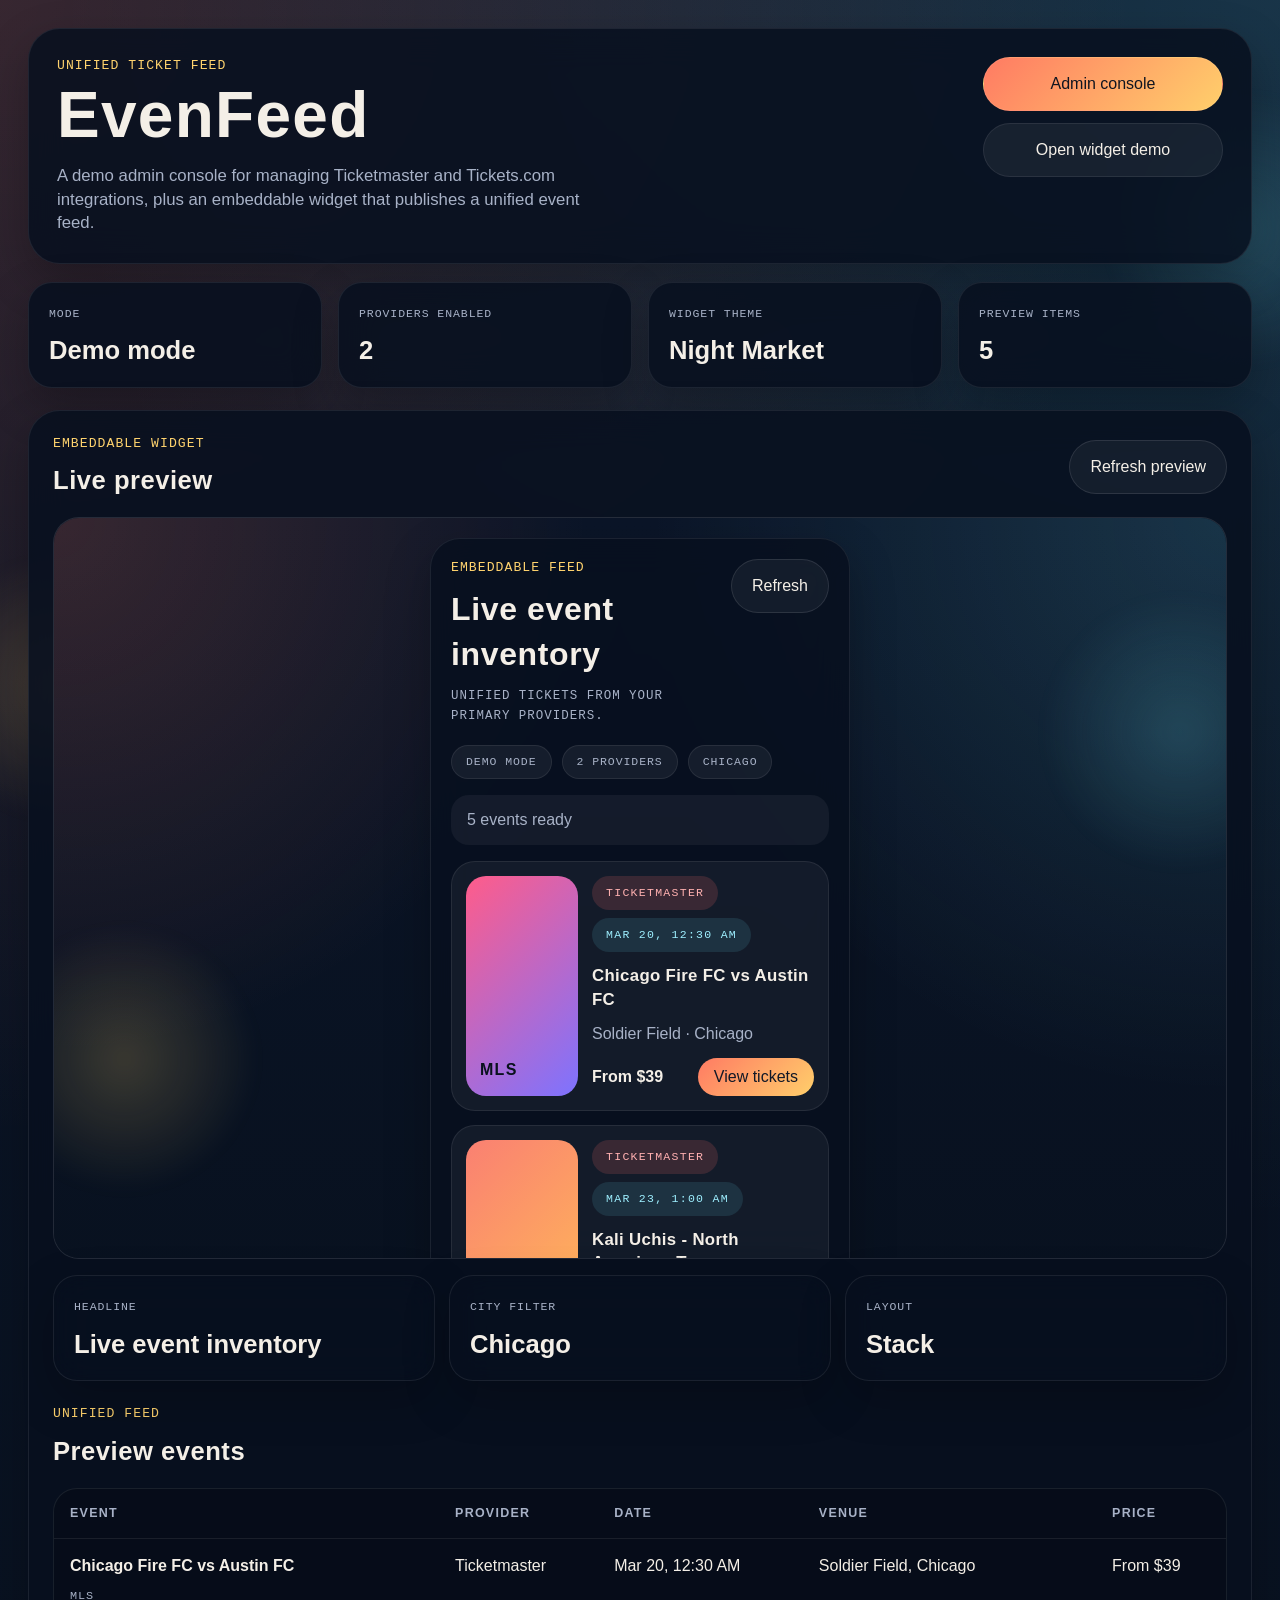
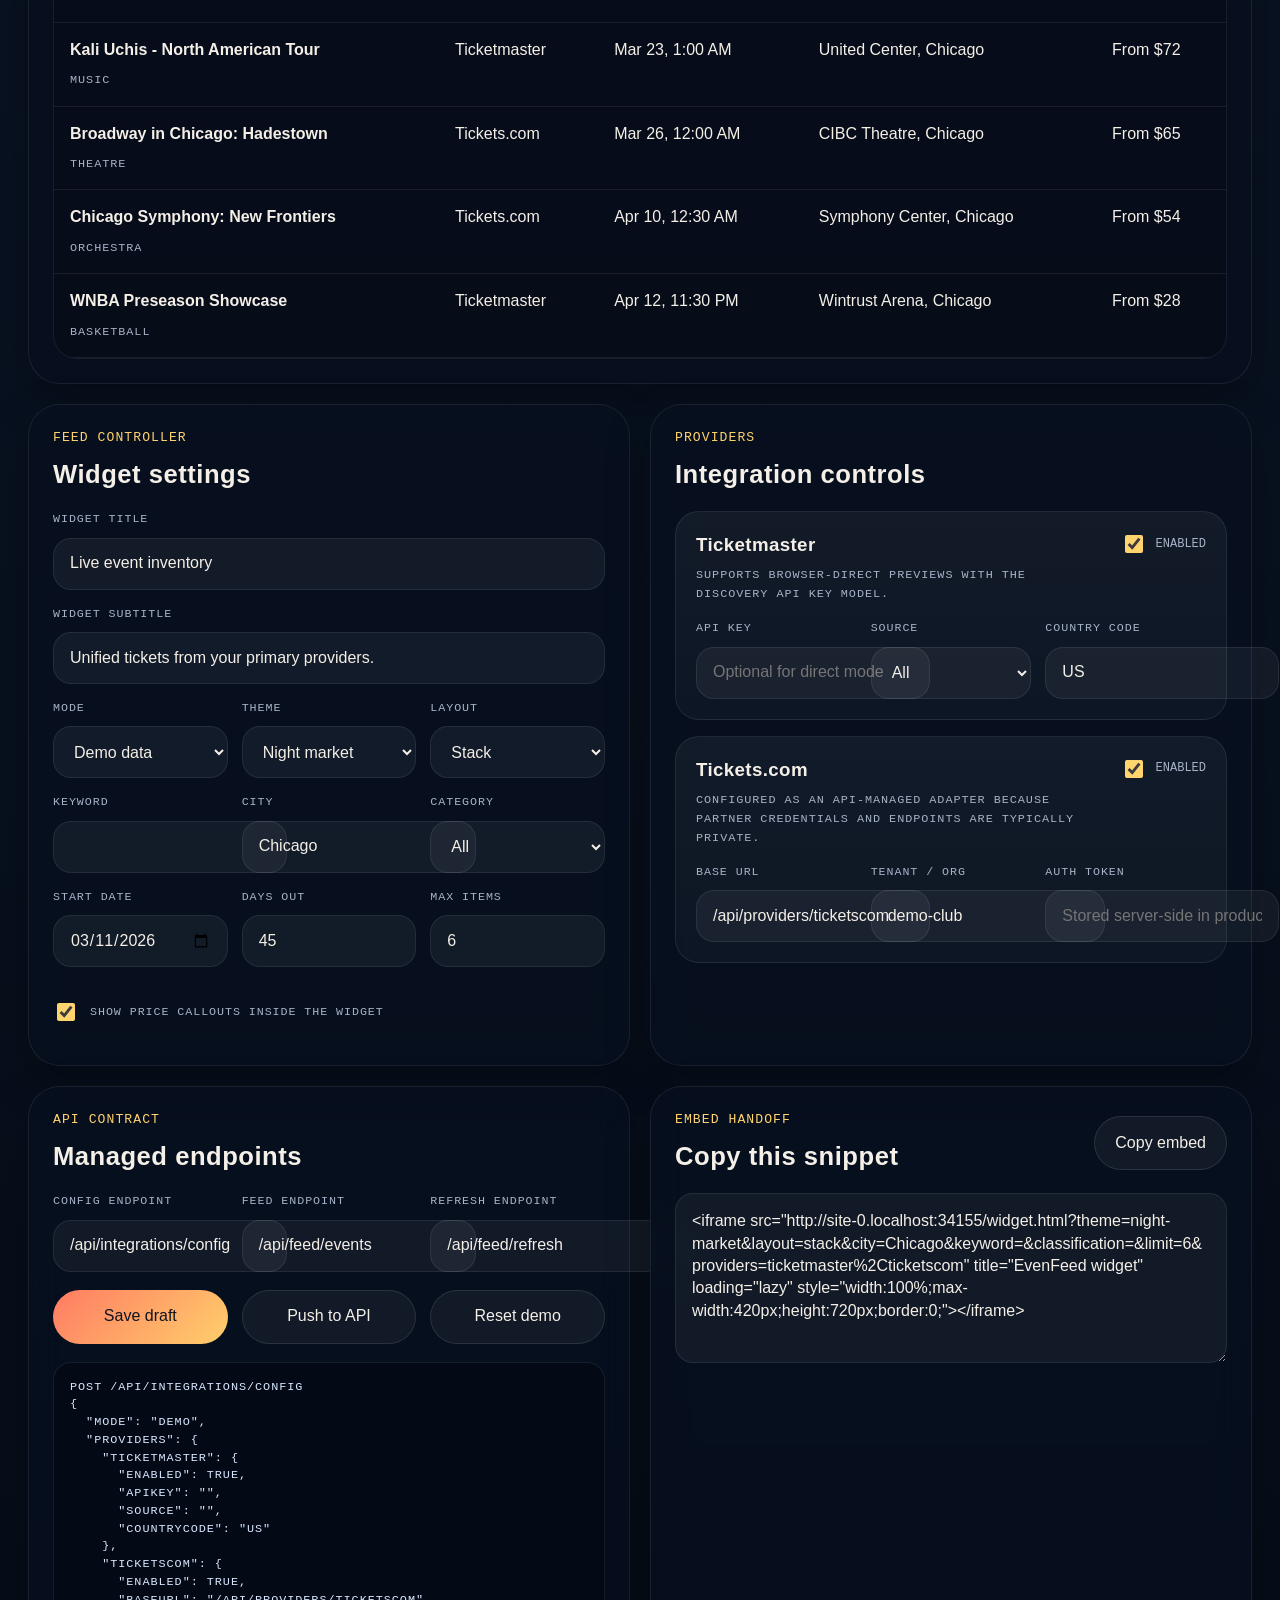
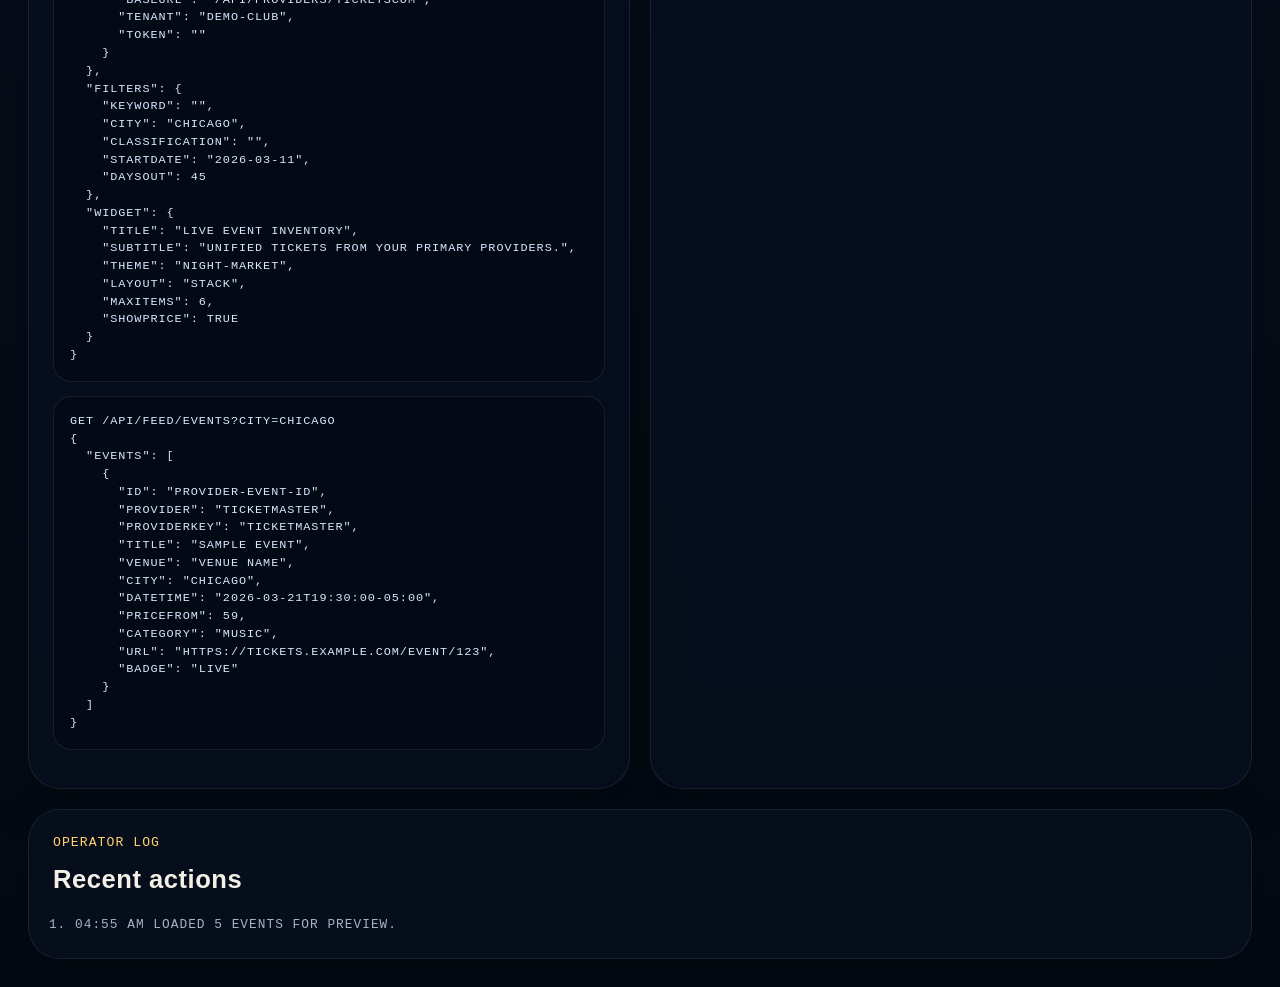
==== index.html @ a215186f "Initial EvenFeed demo" ====
<!DOCTYPE html>
<html lang="en">
<head>
  <meta charset="UTF-8">
  <meta name="viewport" content="width=device-width, initial-scale=1.0">
  <title>EvenFeed Admin Console</title>
  <link rel="stylesheet" href="./styles.css">
</head>
<body data-page="admin">
  <div class="app-shell">
    <header class="hero-banner">
      <div class="hero-copy">
        <p class="eyebrow">Unified ticket feed</p>
        <h1>EvenFeed</h1>
        <p class="hero-summary">
          A demo admin console for managing Ticketmaster and Tickets.com integrations, plus an embeddable widget that publishes a unified event feed.
        </p>
      </div>

      <div class="hero-rail">
        <a class="hero-link active" href="./index.html">Admin console</a>
        <a class="hero-link" href="./widget.html?embedded=0" target="_blank" rel="noreferrer">Open widget demo</a>
      </div>
    </header>

    <section class="status-strip">
      <article class="status-card">
        <span class="status-label">Mode</span>
        <strong id="summary-mode">Demo</strong>
      </article>
      <article class="status-card">
        <span class="status-label">Providers enabled</span>
        <strong id="summary-providers">2</strong>
      </article>
      <article class="status-card">
        <span class="status-label">Widget theme</span>
        <strong id="summary-theme">Night market</strong>
      </article>
      <article class="status-card">
        <span class="status-label">Preview items</span>
        <strong id="summary-count">0</strong>
      </article>
    </section>

    <main class="dashboard-grid">
      <section class="panel preview-panel">
        <div class="panel-head">
          <div>
            <p class="eyebrow">Embeddable widget</p>
            <h2>Live preview</h2>
          </div>
          <button class="ghost-button" id="refresh-preview" type="button">Refresh preview</button>
        </div>

        <div class="widget-frame-shell">
          <iframe
            id="widget-preview"
            title="EvenFeed widget preview"
            src="./widget.html?embedded=1"
            loading="lazy"
          ></iframe>
        </div>

        <div class="preview-meta">
          <article class="mini-card">
            <span class="status-label">Headline</span>
            <strong id="summary-title">Live event inventory</strong>
          </article>
          <article class="mini-card">
            <span class="status-label">City filter</span>
            <strong id="summary-city">Chicago</strong>
          </article>
          <article class="mini-card">
            <span class="status-label">Layout</span>
            <strong id="summary-layout">Stack</strong>
          </article>
        </div>

        <div class="panel-head tight">
          <div>
            <p class="eyebrow">Unified feed</p>
            <h2>Preview events</h2>
          </div>
        </div>
        <div class="feed-table-shell">
          <table class="feed-table">
            <thead>
              <tr>
                <th>Event</th>
                <th>Provider</th>
                <th>Date</th>
                <th>Venue</th>
                <th>Price</th>
              </tr>
            </thead>
            <tbody id="preview-table-body"></tbody>
          </table>
        </div>
      </section>

      <aside class="admin-column">
        <section class="panel">
          <div class="panel-head">
            <div>
              <p class="eyebrow">Feed controller</p>
              <h2>Widget settings</h2>
            </div>
          </div>

          <form class="control-form" id="settings-form">
            <label class="field">
              <span>Widget title</span>
              <input data-path="widget.title" id="widget-title" type="text" value="">
            </label>
            <label class="field">
              <span>Widget subtitle</span>
              <input data-path="widget.subtitle" type="text" value="">
            </label>
            <div class="field-grid">
              <label class="field">
                <span>Mode</span>
                <select data-path="mode">
                  <option value="demo">Demo data</option>
                  <option value="api">API managed</option>
                  <option value="direct">Browser direct</option>
                </select>
              </label>
              <label class="field">
                <span>Theme</span>
                <select data-path="widget.theme">
                  <option value="night-market">Night market</option>
                  <option value="arena-sunset">Arena sunset</option>
                  <option value="ice-house">Ice house</option>
                </select>
              </label>
              <label class="field">
                <span>Layout</span>
                <select data-path="widget.layout">
                  <option value="stack">Stack</option>
                  <option value="grid">Grid</option>
                  <option value="compact">Compact</option>
                </select>
              </label>
            </div>
            <div class="field-grid">
              <label class="field">
                <span>Keyword</span>
                <input data-path="filters.keyword" type="text" value="">
              </label>
              <label class="field">
                <span>City</span>
                <input data-path="filters.city" type="text" value="">
              </label>
              <label class="field">
                <span>Category</span>
                <select data-path="filters.classification">
                  <option value="">All</option>
                  <option value="music">Music</option>
                  <option value="sports">Sports</option>
                  <option value="family">Family</option>
                  <option value="theatre">Theatre</option>
                </select>
              </label>
            </div>
            <div class="field-grid">
              <label class="field">
                <span>Start date</span>
                <input data-path="filters.startDate" type="date" value="">
              </label>
              <label class="field">
                <span>Days out</span>
                <input data-path="filters.daysOut" type="number" min="1" max="120" value="">
              </label>
              <label class="field">
                <span>Max items</span>
                <input data-path="widget.maxItems" type="number" min="2" max="12" value="">
              </label>
            </div>
            <label class="field checkbox-field">
              <input data-path="widget.showPrice" type="checkbox">
              <span>Show price callouts inside the widget</span>
            </label>
          </form>
        </section>

        <section class="panel">
          <div class="panel-head">
            <div>
              <p class="eyebrow">Providers</p>
              <h2>Integration controls</h2>
            </div>
          </div>

          <div class="provider-stack">
            <article class="provider-card">
              <div class="provider-head">
                <div>
                  <h3>Ticketmaster</h3>
                  <p>Supports browser-direct previews with the Discovery API key model.</p>
                </div>
                <label class="toggle">
                  <input data-path="providers.ticketmaster.enabled" type="checkbox">
                  <span>Enabled</span>
                </label>
              </div>
              <div class="field-grid">
                <label class="field">
                  <span>API key</span>
                  <input data-path="providers.ticketmaster.apiKey" type="text" placeholder="Optional for direct mode">
                </label>
                <label class="field">
                  <span>Source</span>
                  <select data-path="providers.ticketmaster.source">
                    <option value="">All</option>
                    <option value="ticketmaster">Ticketmaster</option>
                    <option value="tmr">TMR</option>
                    <option value="universe">Universe</option>
                    <option value="frontgate">Frontgate</option>
                  </select>
                </label>
                <label class="field">
                  <span>Country code</span>
                  <input data-path="providers.ticketmaster.countryCode" type="text" maxlength="2">
                </label>
              </div>
            </article>

            <article class="provider-card">
              <div class="provider-head">
                <div>
                  <h3>Tickets.com</h3>
                  <p>Configured as an API-managed adapter because partner credentials and endpoints are typically private.</p>
                </div>
                <label class="toggle">
                  <input data-path="providers.ticketscom.enabled" type="checkbox">
                  <span>Enabled</span>
                </label>
              </div>
              <div class="field-grid">
                <label class="field">
                  <span>Base URL</span>
                  <input data-path="providers.ticketscom.baseUrl" type="text">
                </label>
                <label class="field">
                  <span>Tenant / org</span>
                  <input data-path="providers.ticketscom.tenant" type="text">
                </label>
                <label class="field">
                  <span>Auth token</span>
                  <input data-path="providers.ticketscom.token" type="text" placeholder="Stored server-side in production">
                </label>
              </div>
            </article>
          </div>
        </section>

        <section class="panel">
          <div class="panel-head">
            <div>
              <p class="eyebrow">API contract</p>
              <h2>Managed endpoints</h2>
            </div>
          </div>

          <div class="field-grid">
            <label class="field">
              <span>Config endpoint</span>
              <input data-path="api.configEndpoint" type="text">
            </label>
            <label class="field">
              <span>Feed endpoint</span>
              <input data-path="api.feedEndpoint" type="text">
            </label>
            <label class="field">
              <span>Refresh endpoint</span>
              <input data-path="api.refreshEndpoint" type="text">
            </label>
          </div>

          <div class="action-row">
            <button class="primary-button" id="save-draft" type="button">Save draft</button>
            <button class="ghost-button" id="push-config" type="button">Push to API</button>
            <button class="ghost-button" id="reset-config" type="button">Reset demo</button>
          </div>

          <pre class="contract-box" id="contract-config"></pre>
          <pre class="contract-box" id="contract-events"></pre>
        </section>

        <section class="panel">
          <div class="panel-head">
            <div>
              <p class="eyebrow">Embed handoff</p>
              <h2>Copy this snippet</h2>
            </div>
            <button class="ghost-button" id="copy-embed" type="button">Copy embed</button>
          </div>

          <textarea class="embed-box" id="embed-code" readonly></textarea>
        </section>

        <section class="panel">
          <div class="panel-head">
            <div>
              <p class="eyebrow">Operator log</p>
              <h2>Recent actions</h2>
            </div>
          </div>
          <ol class="activity-log" id="activity-log"></ol>
        </section>
      </aside>
    </main>
  </div>

  <script src="./app.js"></script>
</body>
</html>
---- styles.css ----
:root {
  --bg: #08111f;
  --panel: rgba(8, 16, 31, 0.86);
  --panel-border: rgba(255, 255, 255, 0.08);
  --panel-soft: rgba(255, 255, 255, 0.04);
  --text: #f4efe7;
  --muted: #a8b2c7;
  --highlight: #ffd36e;
  --accent: #ff6b6b;
  --teal: #67d4e5;
  --lime: #b0f07a;
  --radius-xl: 32px;
  --radius-lg: 24px;
  --radius-md: 18px;
  --radius-sm: 12px;
  --shadow: 0 18px 45px rgba(0, 0, 0, 0.25);
  --card-night: linear-gradient(135deg, #fa8072 0%, #ffbe55 100%);
  --card-sunset: linear-gradient(135deg, #ff5c8a 0%, #7d73ff 100%);
  --card-cool: linear-gradient(135deg, #1ec8ff 0%, #54f2c9 100%);
  --card-warm: linear-gradient(135deg, #ff8f70 0%, #ffcc71 100%);
  --card-bright: linear-gradient(135deg, #fef08a 0%, #67e8f9 100%);
  --card-sky: linear-gradient(135deg, #b5a3ff 0%, #70e0ff 100%);
  --card-sport: linear-gradient(135deg, #8cff85 0%, #2ec5ff 100%);
}

* {
  box-sizing: border-box;
}

html,
body {
  margin: 0;
  min-height: 100%;
  background:
    radial-gradient(circle at top left, rgba(255, 119, 87, 0.18), transparent 26%),
    radial-gradient(circle at top right, rgba(102, 231, 255, 0.15), transparent 28%),
    linear-gradient(180deg, #0b1528 0%, #08111f 48%, #040a13 100%);
  color: var(--text);
}

body {
  font-family: "Bahnschrift", "Franklin Gothic Medium", "Trebuchet MS", sans-serif;
  line-height: 1.4;
}

body::before,
body::after {
  content: "";
  position: fixed;
  inset: auto auto 8% -6%;
  width: 280px;
  height: 280px;
  background: radial-gradient(circle, rgba(255, 211, 110, 0.2), transparent 68%);
  filter: blur(8px);
  pointer-events: none;
}

body::after {
  inset: 10% -8% auto auto;
  background: radial-gradient(circle, rgba(103, 212, 229, 0.18), transparent 70%);
}

a,
button,
input,
select,
textarea {
  font: inherit;
}

button,
input,
select,
textarea {
  border: 0;
}

a {
  color: inherit;
}

.app-shell,
.widget-page {
  position: relative;
  z-index: 1;
}

.app-shell {
  max-width: 1500px;
  margin: 0 auto;
  padding: 28px;
}

.hero-banner,
.panel,
.status-card,
.mini-card,
.widget-shell {
  backdrop-filter: blur(18px);
  background: var(--panel);
  border: 1px solid var(--panel-border);
  box-shadow: var(--shadow);
}

.hero-banner {
  display: grid;
  grid-template-columns: minmax(0, 1fr) 240px;
  gap: 24px;
  padding: 28px;
  border-radius: var(--radius-xl);
}

.hero-copy h1,
.panel-head h2,
.provider-head h3,
.widget-header h1,
.event-body h3 {
  margin: 0;
  letter-spacing: 0.02em;
}

.hero-copy h1 {
  font-size: clamp(3rem, 5vw, 5.4rem);
  line-height: 0.95;
}

.eyebrow,
.status-label,
.event-meta,
.widget-subtitle,
.feed-table span,
.provider-head p,
.field span,
.contract-box,
.activity-log,
.chip {
  font-family: Consolas, "Courier New", monospace;
  letter-spacing: 0.08em;
  text-transform: uppercase;
}

.eyebrow {
  margin: 0 0 10px;
  color: var(--highlight);
  font-size: 0.82rem;
}

.hero-summary {
  max-width: 58ch;
  margin: 18px 0 0;
  color: var(--muted);
  font-size: 1.05rem;
}

.hero-rail {
  display: grid;
  gap: 12px;
  align-content: start;
}

.hero-link,
.primary-button,
.ghost-button,
.widget-refresh {
  min-height: 54px;
  border-radius: 999px;
  padding: 0 20px;
  display: inline-flex;
  align-items: center;
  justify-content: center;
  cursor: pointer;
  text-decoration: none;
  transition: transform 160ms ease, background 160ms ease, border-color 160ms ease;
}

.hero-link {
  background: rgba(255, 255, 255, 0.06);
  border: 1px solid rgba(255, 255, 255, 0.08);
}

.hero-link.active,
.primary-button {
  background: linear-gradient(135deg, #ff7b63 0%, #ffcf6b 100%);
  color: #101520;
}

.ghost-button,
.widget-refresh {
  background: rgba(255, 255, 255, 0.05);
  color: var(--text);
  border: 1px solid rgba(255, 255, 255, 0.1);
}

.hero-link:hover,
.primary-button:hover,
.ghost-button:hover,
.widget-refresh:hover,
.hero-link:focus-visible,
.primary-button:focus-visible,
.ghost-button:focus-visible,
.widget-refresh:focus-visible {
  transform: translateY(-1px);
  outline: none;
}

.status-strip {
  margin-top: 18px;
  display: grid;
  grid-template-columns: repeat(4, minmax(0, 1fr));
  gap: 16px;
}

.status-card,
.mini-card {
  padding: 18px 20px;
  border-radius: var(--radius-lg);
}

.status-card strong,
.mini-card strong {
  display: block;
  margin-top: 10px;
  font-size: clamp(1.3rem, 2vw, 2rem);
}

.status-label {
  color: var(--muted);
  font-size: 0.72rem;
}

.dashboard-grid {
  margin-top: 22px;
  display: grid;
  grid-template-columns: minmax(0, 1.2fr) 520px;
  gap: 20px;
  align-items: start;
}

.admin-column {
  display: grid;
  gap: 20px;
}

.panel {
  padding: 24px;
  border-radius: var(--radius-xl);
}

.panel-head {
  display: flex;
  align-items: center;
  justify-content: space-between;
  gap: 16px;
  margin-bottom: 18px;
}

.panel-head.tight {
  margin-top: 24px;
}

.panel-head h2 {
  font-size: clamp(1.35rem, 2vw, 2rem);
}

.widget-frame-shell {
  overflow: hidden;
  border-radius: 26px;
  background: rgba(255, 255, 255, 0.04);
  border: 1px solid rgba(255, 255, 255, 0.08);
  min-height: 740px;
}

#widget-preview {
  display: block;
  width: 100%;
  height: 740px;
  border: 0;
  background: transparent;
}

.preview-meta,
.field-grid,
.action-row,
.provider-stack {
  display: grid;
  gap: 14px;
}

.preview-meta {
  margin-top: 16px;
  grid-template-columns: repeat(3, minmax(0, 1fr));
}

.feed-table-shell {
  overflow: hidden;
  border-radius: 24px;
  border: 1px solid rgba(255, 255, 255, 0.08);
  background: rgba(0, 0, 0, 0.16);
}

.feed-table {
  width: 100%;
  border-collapse: collapse;
}

.feed-table th,
.feed-table td {
  padding: 16px;
  border-bottom: 1px solid rgba(255, 255, 255, 0.08);
  text-align: left;
  vertical-align: top;
}

.feed-table th {
  color: var(--muted);
  font-size: 0.78rem;
  text-transform: uppercase;
  letter-spacing: 0.1em;
}

.feed-table td strong {
  display: block;
  margin-bottom: 6px;
}

.feed-table td span {
  color: var(--muted);
  font-size: 0.74rem;
}

.control-form,
.provider-stack {
  display: grid;
  gap: 16px;
}

.field-grid {
  grid-template-columns: repeat(3, minmax(0, 1fr));
}

.field {
  display: grid;
  gap: 10px;
}

.field span {
  color: var(--muted);
  font-size: 0.73rem;
}

.field input,
.field select,
.embed-box {
  min-height: 52px;
  border-radius: var(--radius-md);
  padding: 0 16px;
  background: rgba(255, 255, 255, 0.05);
  color: var(--text);
  border: 1px solid rgba(255, 255, 255, 0.08);
}

.embed-box {
  width: 100%;
  min-height: 170px;
  padding: 16px;
  resize: vertical;
}

.field input:focus-visible,
.field select:focus-visible,
.embed-box:focus-visible {
  outline: 1px solid rgba(255, 211, 110, 0.6);
}

.checkbox-field {
  grid-template-columns: auto 1fr;
  align-items: center;
  gap: 12px;
}

.checkbox-field input,
.toggle input {
  width: 18px;
  height: 18px;
  accent-color: var(--highlight);
}

.provider-card {
  padding: 20px;
  border-radius: 24px;
  background: linear-gradient(180deg, rgba(255, 255, 255, 0.05), rgba(255, 255, 255, 0.03));
  border: 1px solid rgba(255, 255, 255, 0.08);
}

.provider-head {
  display: flex;
  align-items: flex-start;
  justify-content: space-between;
  gap: 16px;
  margin-bottom: 16px;
}

.provider-head p {
  margin: 8px 0 0;
  color: var(--muted);
  font-size: 0.74rem;
  line-height: 1.6;
}

.toggle {
  display: inline-flex;
  align-items: center;
  gap: 10px;
  font-family: Consolas, "Courier New", monospace;
  text-transform: uppercase;
  font-size: 0.75rem;
  color: var(--muted);
}

.action-row {
  grid-template-columns: repeat(3, minmax(0, 1fr));
  margin: 18px 0;
}

.contract-box {
  margin: 0 0 14px;
  overflow: auto;
  padding: 16px;
  border-radius: 18px;
  background: rgba(0, 0, 0, 0.24);
  border: 1px solid rgba(255, 255, 255, 0.08);
  color: #d8e7ff;
  font-size: 0.74rem;
  line-height: 1.5;
}

.activity-log {
  margin: 0;
  padding-left: 22px;
  display: grid;
  gap: 10px;
  color: var(--muted);
  font-size: 0.8rem;
}

.widget-page {
  min-height: 100vh;
  padding: 20px;
}

.widget-shell {
  max-width: 420px;
  margin: 0 auto;
  padding: 20px;
  border-radius: 30px;
}

.widget-shell[data-theme="arena-sunset"] {
  background:
    linear-gradient(180deg, rgba(30, 14, 21, 0.92), rgba(11, 20, 31, 0.94)),
    var(--panel);
}

.widget-shell[data-theme="ice-house"] {
  background:
    linear-gradient(180deg, rgba(10, 31, 42, 0.92), rgba(5, 10, 17, 0.96)),
    var(--panel);
}

.widget-header {
  display: flex;
  align-items: flex-start;
  justify-content: space-between;
  gap: 12px;
}

.widget-header h1 {
  font-size: 2rem;
}

.widget-subtitle {
  margin: 10px 0 0;
  color: var(--muted);
  font-size: 0.78rem;
  line-height: 1.6;
}

.widget-toolbar {
  display: flex;
  flex-wrap: wrap;
  gap: 10px;
  margin: 18px 0 16px;
}

.chip,
.provider-pill,
.date-pill {
  display: inline-flex;
  align-items: center;
  border-radius: 999px;
  min-height: 34px;
  padding: 0 14px;
  font-size: 0.72rem;
}

.chip {
  background: rgba(255, 255, 255, 0.06);
  color: var(--muted);
  border: 1px solid rgba(255, 255, 255, 0.08);
}

.widget-feedback {
  margin-bottom: 16px;
  padding: 14px 16px;
  border-radius: 18px;
  background: rgba(255, 255, 255, 0.05);
  color: var(--muted);
}

.widget-events {
  display: grid;
  gap: 14px;
}

.widget-shell[data-layout="grid"] .widget-events {
  grid-template-columns: repeat(2, minmax(0, 1fr));
}

.widget-shell[data-layout="compact"] .event-card {
  grid-template-columns: 88px minmax(0, 1fr);
}

.widget-shell[data-layout="compact"] .event-art {
  min-height: 100%;
}

.event-card {
  display: grid;
  grid-template-columns: 112px minmax(0, 1fr);
  gap: 14px;
  padding: 14px;
  border-radius: 24px;
  background: rgba(255, 255, 255, 0.05);
  border: 1px solid rgba(255, 255, 255, 0.08);
}

.event-art {
  min-height: 128px;
  border-radius: 20px;
  padding: 14px;
  display: flex;
  align-items: flex-end;
  justify-content: flex-start;
  color: #09111d;
  font-weight: 700;
  text-transform: uppercase;
  letter-spacing: 0.08em;
}

.event-body {
  display: grid;
  gap: 12px;
}

.event-meta {
  display: flex;
  flex-wrap: wrap;
  gap: 8px;
}

.provider-pill {
  background: rgba(255, 107, 107, 0.16);
  color: #ffb1b1;
}

.date-pill {
  background: rgba(103, 212, 229, 0.12);
  color: #9eefff;
}

.event-body h3 {
  font-size: 1.05rem;
}

.event-body p {
  margin: 0;
  color: var(--muted);
}

.event-foot {
  display: flex;
  align-items: center;
  justify-content: space-between;
  gap: 14px;
}

.event-foot strong {
  font-size: 1rem;
}

.event-foot a {
  min-height: 38px;
  padding: 0 16px;
  border-radius: 999px;
  background: linear-gradient(135deg, #ff7b63 0%, #ffcf6b 100%);
  color: #111827;
  display: inline-flex;
  align-items: center;
  justify-content: center;
  text-decoration: none;
}

@media (max-width: 1280px) {
  .dashboard-grid {
    grid-template-columns: 1fr;
  }

  .admin-column {
    grid-template-columns: repeat(2, minmax(0, 1fr));
  }

  .admin-column .panel:last-child {
    grid-column: 1 / -1;
  }
}

@media (max-width: 980px) {
  .hero-banner,
  .status-strip,
  .field-grid,
  .preview-meta,
  .action-row,
  .admin-column {
    grid-template-columns: 1fr;
  }

  .hero-banner {
    padding: 22px;
  }

  .provider-head,
  .panel-head,
  .widget-header,
  .event-foot {
    flex-direction: column;
    align-items: stretch;
  }
}

@media (max-width: 640px) {
  .app-shell,
  .widget-page {
    padding: 14px;
  }

  .panel,
  .hero-banner,
  .widget-shell {
    padding: 18px;
    border-radius: 24px;
  }

  .widget-frame-shell,
  #widget-preview {
    min-height: 760px;
    height: 760px;
  }

  .event-card,
  .widget-shell[data-layout="grid"] .widget-events,
  .widget-shell[data-layout="compact"] .event-card {
    grid-template-columns: 1fr;
  }

  .event-art {
    min-height: 110px;
  }
}
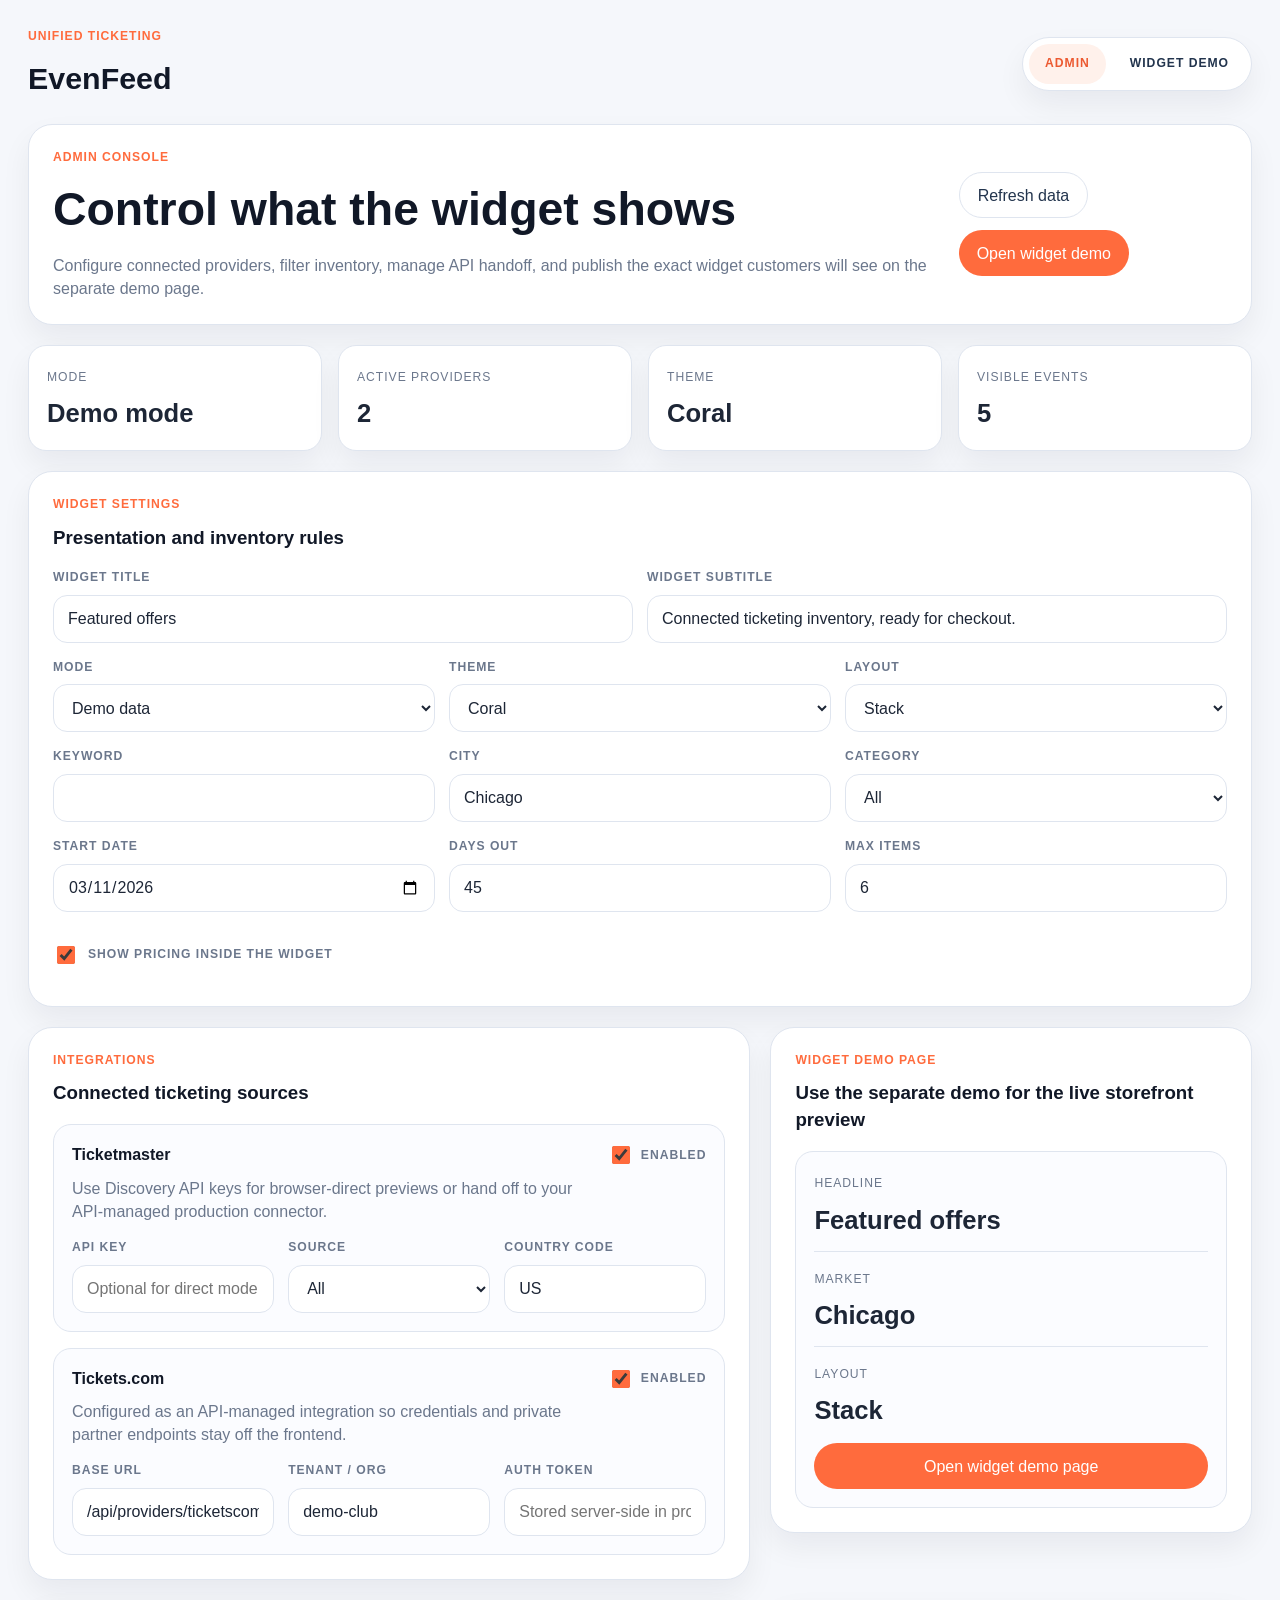
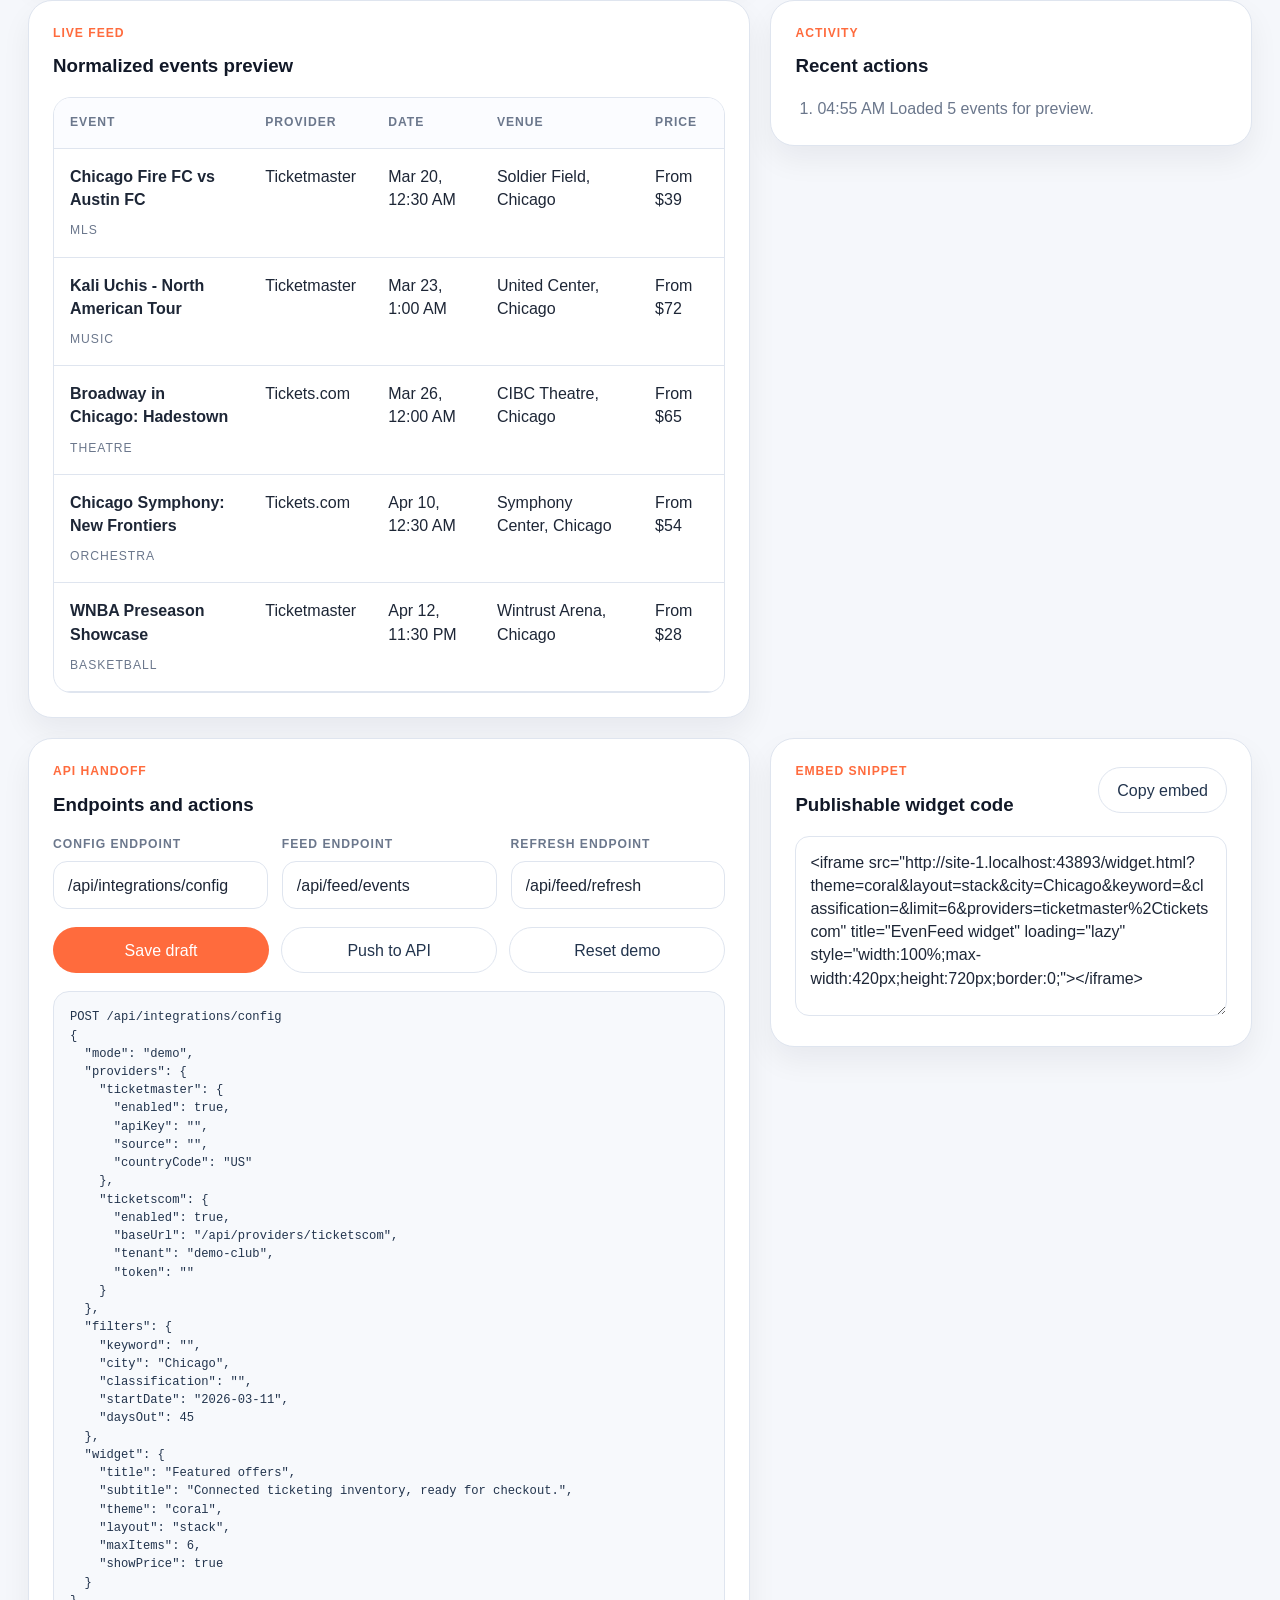
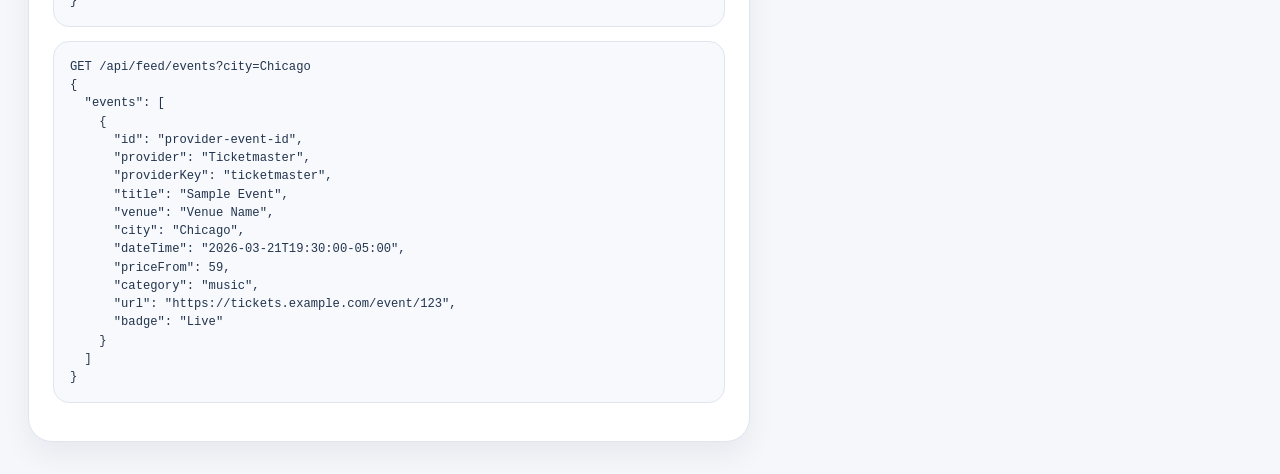
==== commit dd9627a1: "Refine admin and widget demo layouts" ====
--- a/index.html
+++ b/index.html
@@ -7,107 +7,64 @@
   <link rel="stylesheet" href="./styles.css">
 </head>
 <body data-page="admin">
-  <div class="app-shell">
-    <header class="hero-banner">
-      <div class="hero-copy">
-        <p class="eyebrow">Unified ticket feed</p>
+  <div class="admin-page">
+    <header class="topbar">
+      <div class="brand-lockup">
+        <p class="eyebrow">Unified ticketing</p>
         <h1>EvenFeed</h1>
-        <p class="hero-summary">
-          A demo admin console for managing Ticketmaster and Tickets.com integrations, plus an embeddable widget that publishes a unified event feed.
-        </p>
       </div>
 
-      <div class="hero-rail">
-        <a class="hero-link active" href="./index.html">Admin console</a>
-        <a class="hero-link" href="./widget.html?embedded=0" target="_blank" rel="noreferrer">Open widget demo</a>
-      </div>
+      <nav class="page-switcher" aria-label="Pages">
+        <a class="page-link is-active" href="./index.html">Admin</a>
+        <a class="page-link" href="./widget.html?embedded=0" target="_blank" rel="noreferrer">Widget demo</a>
+      </nav>
     </header>
 
-    <section class="status-strip">
-      <article class="status-card">
-        <span class="status-label">Mode</span>
-        <strong id="summary-mode">Demo</strong>
-      </article>
-      <article class="status-card">
-        <span class="status-label">Providers enabled</span>
-        <strong id="summary-providers">2</strong>
-      </article>
-      <article class="status-card">
-        <span class="status-label">Widget theme</span>
-        <strong id="summary-theme">Night market</strong>
-      </article>
-      <article class="status-card">
-        <span class="status-label">Preview items</span>
-        <strong id="summary-count">0</strong>
-      </article>
-    </section>
-
-    <main class="dashboard-grid">
-      <section class="panel preview-panel">
+    <main class="admin-shell">
+      <section class="hero-card">
+        <div>
+          <p class="eyebrow">Admin console</p>
+          <h2>Control what the widget shows</h2>
+          <p class="hero-copy">
+            Configure connected providers, filter inventory, manage API handoff, and publish the exact widget customers will see on the separate demo page.
+          </p>
+        </div>
+
+        <div class="hero-actions">
+          <button class="ghost-button" id="refresh-preview" type="button">Refresh data</button>
+          <a class="primary-link" href="./widget.html?embedded=0" target="_blank" rel="noreferrer">Open widget demo</a>
+        </div>
+      </section>
+
+      <section class="status-strip">
+        <article class="status-card">
+          <span class="status-label">Mode</span>
+          <strong id="summary-mode">Demo mode</strong>
+        </article>
+        <article class="status-card">
+          <span class="status-label">Active providers</span>
+          <strong id="summary-providers">2</strong>
+        </article>
+        <article class="status-card">
+          <span class="status-label">Theme</span>
+          <strong id="summary-theme">Coral</strong>
+        </article>
+        <article class="status-card">
+          <span class="status-label">Visible events</span>
+          <strong id="summary-count">0</strong>
+        </article>
+      </section>
+
+      <section class="panel">
         <div class="panel-head">
           <div>
-            <p class="eyebrow">Embeddable widget</p>
-            <h2>Live preview</h2>
-          </div>
-          <button class="ghost-button" id="refresh-preview" type="button">Refresh preview</button>
+            <p class="eyebrow">Widget settings</p>
+            <h3>Presentation and inventory rules</h3>
+          </div>
         </div>
 
-        <div class="widget-frame-shell">
-          <iframe
-            id="widget-preview"
-            title="EvenFeed widget preview"
-            src="./widget.html?embedded=1"
-            loading="lazy"
-          ></iframe>
-        </div>
-
-        <div class="preview-meta">
-          <article class="mini-card">
-            <span class="status-label">Headline</span>
-            <strong id="summary-title">Live event inventory</strong>
-          </article>
-          <article class="mini-card">
-            <span class="status-label">City filter</span>
-            <strong id="summary-city">Chicago</strong>
-          </article>
-          <article class="mini-card">
-            <span class="status-label">Layout</span>
-            <strong id="summary-layout">Stack</strong>
-          </article>
-        </div>
-
-        <div class="panel-head tight">
-          <div>
-            <p class="eyebrow">Unified feed</p>
-            <h2>Preview events</h2>
-          </div>
-        </div>
-        <div class="feed-table-shell">
-          <table class="feed-table">
-            <thead>
-              <tr>
-                <th>Event</th>
-                <th>Provider</th>
-                <th>Date</th>
-                <th>Venue</th>
-                <th>Price</th>
-              </tr>
-            </thead>
-            <tbody id="preview-table-body"></tbody>
-          </table>
-        </div>
-      </section>
-
-      <aside class="admin-column">
-        <section class="panel">
-          <div class="panel-head">
-            <div>
-              <p class="eyebrow">Feed controller</p>
-              <h2>Widget settings</h2>
-            </div>
-          </div>
-
-          <form class="control-form" id="settings-form">
+        <form class="control-form" id="settings-form">
+          <div class="field-grid field-grid-wide">
             <label class="field">
               <span>Widget title</span>
               <input data-path="widget.title" id="widget-title" type="text" value="">
@@ -116,78 +73,84 @@
               <span>Widget subtitle</span>
               <input data-path="widget.subtitle" type="text" value="">
             </label>
-            <div class="field-grid">
-              <label class="field">
-                <span>Mode</span>
-                <select data-path="mode">
-                  <option value="demo">Demo data</option>
-                  <option value="api">API managed</option>
-                  <option value="direct">Browser direct</option>
-                </select>
-              </label>
-              <label class="field">
-                <span>Theme</span>
-                <select data-path="widget.theme">
-                  <option value="night-market">Night market</option>
-                  <option value="arena-sunset">Arena sunset</option>
-                  <option value="ice-house">Ice house</option>
-                </select>
-              </label>
-              <label class="field">
-                <span>Layout</span>
-                <select data-path="widget.layout">
-                  <option value="stack">Stack</option>
-                  <option value="grid">Grid</option>
-                  <option value="compact">Compact</option>
-                </select>
-              </label>
-            </div>
-            <div class="field-grid">
-              <label class="field">
-                <span>Keyword</span>
-                <input data-path="filters.keyword" type="text" value="">
-              </label>
-              <label class="field">
-                <span>City</span>
-                <input data-path="filters.city" type="text" value="">
-              </label>
-              <label class="field">
-                <span>Category</span>
-                <select data-path="filters.classification">
-                  <option value="">All</option>
-                  <option value="music">Music</option>
-                  <option value="sports">Sports</option>
-                  <option value="family">Family</option>
-                  <option value="theatre">Theatre</option>
-                </select>
-              </label>
-            </div>
-            <div class="field-grid">
-              <label class="field">
-                <span>Start date</span>
-                <input data-path="filters.startDate" type="date" value="">
-              </label>
-              <label class="field">
-                <span>Days out</span>
-                <input data-path="filters.daysOut" type="number" min="1" max="120" value="">
-              </label>
-              <label class="field">
-                <span>Max items</span>
-                <input data-path="widget.maxItems" type="number" min="2" max="12" value="">
-              </label>
-            </div>
-            <label class="field checkbox-field">
-              <input data-path="widget.showPrice" type="checkbox">
-              <span>Show price callouts inside the widget</span>
-            </label>
-          </form>
-        </section>
-
-        <section class="panel">
-          <div class="panel-head">
-            <div>
-              <p class="eyebrow">Providers</p>
-              <h2>Integration controls</h2>
+          </div>
+
+          <div class="field-grid">
+            <label class="field">
+              <span>Mode</span>
+              <select data-path="mode">
+                <option value="demo">Demo data</option>
+                <option value="api">API managed</option>
+                <option value="direct">Browser direct</option>
+              </select>
+            </label>
+            <label class="field">
+              <span>Theme</span>
+              <select data-path="widget.theme">
+                <option value="coral">Coral</option>
+                <option value="slate">Slate</option>
+                <option value="sand">Sand</option>
+              </select>
+            </label>
+            <label class="field">
+              <span>Layout</span>
+              <select data-path="widget.layout">
+                <option value="stack">Stack</option>
+                <option value="grid">Grid</option>
+                <option value="compact">Compact</option>
+              </select>
+            </label>
+          </div>
+
+          <div class="field-grid">
+            <label class="field">
+              <span>Keyword</span>
+              <input data-path="filters.keyword" type="text" value="">
+            </label>
+            <label class="field">
+              <span>City</span>
+              <input data-path="filters.city" type="text" value="">
+            </label>
+            <label class="field">
+              <span>Category</span>
+              <select data-path="filters.classification">
+                <option value="">All</option>
+                <option value="music">Music</option>
+                <option value="sports">Sports</option>
+                <option value="family">Family</option>
+                <option value="theatre">Theatre</option>
+              </select>
+            </label>
+          </div>
+
+          <div class="field-grid">
+            <label class="field">
+              <span>Start date</span>
+              <input data-path="filters.startDate" type="date" value="">
+            </label>
+            <label class="field">
+              <span>Days out</span>
+              <input data-path="filters.daysOut" type="number" min="1" max="120" value="">
+            </label>
+            <label class="field">
+              <span>Max items</span>
+              <input data-path="widget.maxItems" type="number" min="2" max="12" value="">
+            </label>
+          </div>
+
+          <label class="field checkbox-field">
+            <input data-path="widget.showPrice" type="checkbox">
+            <span>Show pricing inside the widget</span>
+          </label>
+        </form>
+      </section>
+
+      <section class="split-panels">
+        <article class="panel" id="integrations">
+          <div class="panel-head">
+            <div>
+              <p class="eyebrow">Integrations</p>
+              <h3>Connected ticketing sources</h3>
             </div>
           </div>
 
@@ -195,14 +158,15 @@
             <article class="provider-card">
               <div class="provider-head">
                 <div>
-                  <h3>Ticketmaster</h3>
-                  <p>Supports browser-direct previews with the Discovery API key model.</p>
+                  <h4>Ticketmaster</h4>
+                  <p>Use Discovery API keys for browser-direct previews or hand off to your API-managed production connector.</p>
                 </div>
                 <label class="toggle">
                   <input data-path="providers.ticketmaster.enabled" type="checkbox">
                   <span>Enabled</span>
                 </label>
               </div>
+
               <div class="field-grid">
                 <label class="field">
                   <span>API key</span>
@@ -228,14 +192,15 @@
             <article class="provider-card">
               <div class="provider-head">
                 <div>
-                  <h3>Tickets.com</h3>
-                  <p>Configured as an API-managed adapter because partner credentials and endpoints are typically private.</p>
+                  <h4>Tickets.com</h4>
+                  <p>Configured as an API-managed integration so credentials and private partner endpoints stay off the frontend.</p>
                 </div>
                 <label class="toggle">
                   <input data-path="providers.ticketscom.enabled" type="checkbox">
                   <span>Enabled</span>
                 </label>
               </div>
+
               <div class="field-grid">
                 <label class="field">
                   <span>Base URL</span>
@@ -252,13 +217,77 @@
               </div>
             </article>
           </div>
-        </section>
-
-        <section class="panel">
-          <div class="panel-head">
-            <div>
-              <p class="eyebrow">API contract</p>
-              <h2>Managed endpoints</h2>
+        </article>
+
+        <article class="panel">
+          <div class="panel-head">
+            <div>
+              <p class="eyebrow">Widget demo page</p>
+              <h3>Use the separate demo for the live storefront preview</h3>
+            </div>
+          </div>
+
+          <div class="demo-callout">
+            <div class="demo-callout-copy">
+              <span class="status-label">Headline</span>
+              <strong id="summary-title">Featured offers</strong>
+            </div>
+            <div class="demo-callout-copy">
+              <span class="status-label">Market</span>
+              <strong id="summary-city">Chicago</strong>
+            </div>
+            <div class="demo-callout-copy">
+              <span class="status-label">Layout</span>
+              <strong id="summary-layout">Stack</strong>
+            </div>
+            <a class="primary-link full-width" href="./widget.html?embedded=0" target="_blank" rel="noreferrer">Open widget demo page</a>
+          </div>
+        </article>
+      </section>
+
+      <section class="split-panels">
+        <article class="panel">
+          <div class="panel-head">
+            <div>
+              <p class="eyebrow">Live feed</p>
+              <h3>Normalized events preview</h3>
+            </div>
+          </div>
+
+          <div class="feed-table-shell">
+            <table class="feed-table">
+              <thead>
+                <tr>
+                  <th>Event</th>
+                  <th>Provider</th>
+                  <th>Date</th>
+                  <th>Venue</th>
+                  <th>Price</th>
+                </tr>
+              </thead>
+              <tbody id="preview-table-body"></tbody>
+            </table>
+          </div>
+        </article>
+
+        <article class="panel" id="activity">
+          <div class="panel-head">
+            <div>
+              <p class="eyebrow">Activity</p>
+              <h3>Recent actions</h3>
+            </div>
+          </div>
+
+          <ol class="activity-log" id="activity-log"></ol>
+        </article>
+      </section>
+
+      <section class="split-panels" id="api-contract">
+        <article class="panel">
+          <div class="panel-head">
+            <div>
+              <p class="eyebrow">API handoff</p>
+              <h3>Endpoints and actions</h3>
             </div>
           </div>
 
@@ -285,30 +314,20 @@
 
           <pre class="contract-box" id="contract-config"></pre>
           <pre class="contract-box" id="contract-events"></pre>
-        </section>
-
-        <section class="panel">
-          <div class="panel-head">
-            <div>
-              <p class="eyebrow">Embed handoff</p>
-              <h2>Copy this snippet</h2>
+        </article>
+
+        <article class="panel">
+          <div class="panel-head">
+            <div>
+              <p class="eyebrow">Embed snippet</p>
+              <h3>Publishable widget code</h3>
             </div>
             <button class="ghost-button" id="copy-embed" type="button">Copy embed</button>
           </div>
 
           <textarea class="embed-box" id="embed-code" readonly></textarea>
-        </section>
-
-        <section class="panel">
-          <div class="panel-head">
-            <div>
-              <p class="eyebrow">Operator log</p>
-              <h2>Recent actions</h2>
-            </div>
-          </div>
-          <ol class="activity-log" id="activity-log"></ol>
-        </section>
-      </aside>
+        </article>
+      </section>
     </main>
   </div>
 
--- a/styles.css
+++ b/styles.css
@@ -1,26 +1,27 @@
 :root {
-  --bg: #08111f;
-  --panel: rgba(8, 16, 31, 0.86);
-  --panel-border: rgba(255, 255, 255, 0.08);
-  --panel-soft: rgba(255, 255, 255, 0.04);
-  --text: #f4efe7;
-  --muted: #a8b2c7;
-  --highlight: #ffd36e;
-  --accent: #ff6b6b;
-  --teal: #67d4e5;
-  --lime: #b0f07a;
-  --radius-xl: 32px;
-  --radius-lg: 24px;
-  --radius-md: 18px;
-  --radius-sm: 12px;
-  --shadow: 0 18px 45px rgba(0, 0, 0, 0.25);
-  --card-night: linear-gradient(135deg, #fa8072 0%, #ffbe55 100%);
-  --card-sunset: linear-gradient(135deg, #ff5c8a 0%, #7d73ff 100%);
-  --card-cool: linear-gradient(135deg, #1ec8ff 0%, #54f2c9 100%);
-  --card-warm: linear-gradient(135deg, #ff8f70 0%, #ffcc71 100%);
-  --card-bright: linear-gradient(135deg, #fef08a 0%, #67e8f9 100%);
-  --card-sky: linear-gradient(135deg, #b5a3ff 0%, #70e0ff 100%);
-  --card-sport: linear-gradient(135deg, #8cff85 0%, #2ec5ff 100%);
+  --bg: #f5f7fb;
+  --panel: #ffffff;
+  --panel-soft: #fbfcff;
+  --border: #dfe5ef;
+  --text: #1d2636;
+  --muted: #6b778c;
+  --heading: #111827;
+  --accent: #ff6b3d;
+  --accent-deep: #ec5930;
+  --accent-soft: #fff1eb;
+  --navy: #22344d;
+  --shadow: 0 14px 30px rgba(17, 24, 39, 0.06);
+  --widget-shadow: 0 24px 48px rgba(17, 24, 39, 0.12);
+  --radius-xl: 24px;
+  --radius-lg: 18px;
+  --radius-md: 14px;
+  --card-night: linear-gradient(135deg, #ff7e57 0%, #ffb56c 100%);
+  --card-sunset: linear-gradient(135deg, #ff8f6a 0%, #ff6464 100%);
+  --card-cool: linear-gradient(135deg, #243956 0%, #3e5f86 100%);
+  --card-warm: linear-gradient(135deg, #f06b43 0%, #f8bb67 100%);
+  --card-bright: linear-gradient(135deg, #ff926a 0%, #ffd266 100%);
+  --card-sky: linear-gradient(135deg, #344c6b 0%, #55769a 100%);
+  --card-sport: linear-gradient(135deg, #ff7448 0%, #ff9e63 100%);
 }
 
 * {
@@ -31,33 +32,13 @@
 body {
   margin: 0;
   min-height: 100%;
-  background:
-    radial-gradient(circle at top left, rgba(255, 119, 87, 0.18), transparent 26%),
-    radial-gradient(circle at top right, rgba(102, 231, 255, 0.15), transparent 28%),
-    linear-gradient(180deg, #0b1528 0%, #08111f 48%, #040a13 100%);
+  background: var(--bg);
   color: var(--text);
 }
 
 body {
-  font-family: "Bahnschrift", "Franklin Gothic Medium", "Trebuchet MS", sans-serif;
-  line-height: 1.4;
-}
-
-body::before,
-body::after {
-  content: "";
-  position: fixed;
-  inset: auto auto 8% -6%;
-  width: 280px;
-  height: 280px;
-  background: radial-gradient(circle, rgba(255, 211, 110, 0.2), transparent 68%);
-  filter: blur(8px);
-  pointer-events: none;
-}
-
-body::after {
-  inset: 10% -8% auto auto;
-  background: radial-gradient(circle, rgba(103, 212, 229, 0.18), transparent 70%);
+  font-family: Inter, "Segoe UI", Arial, sans-serif;
+  line-height: 1.45;
 }
 
 a,
@@ -77,173 +58,191 @@
 
 a {
   color: inherit;
-}
-
-.app-shell,
-.widget-page {
-  position: relative;
-  z-index: 1;
-}
-
-.app-shell {
-  max-width: 1500px;
+  text-decoration: none;
+}
+
+.eyebrow,
+.status-label,
+.field span,
+.toggle,
+.feed-table th,
+.feed-table td span,
+.chip,
+.provider-pill,
+.date-pill,
+.page-link {
+  font-size: 0.76rem;
+  letter-spacing: 0.08em;
+  text-transform: uppercase;
+}
+
+.eyebrow {
+  margin: 0 0 10px;
+  color: var(--accent);
+  font-weight: 700;
+}
+
+.admin-page {
+  min-height: 100vh;
+}
+
+.topbar {
+  max-width: 1480px;
   margin: 0 auto;
-  padding: 28px;
-}
-
-.hero-banner,
-.panel,
-.status-card,
-.mini-card,
-.widget-shell {
-  backdrop-filter: blur(18px);
-  background: var(--panel);
-  border: 1px solid var(--panel-border);
-  box-shadow: var(--shadow);
-}
-
-.hero-banner {
-  display: grid;
-  grid-template-columns: minmax(0, 1fr) 240px;
-  gap: 24px;
-  padding: 28px;
-  border-radius: var(--radius-xl);
-}
-
-.hero-copy h1,
-.panel-head h2,
-.provider-head h3,
+  padding: 28px 28px 0;
+  display: flex;
+  align-items: center;
+  justify-content: space-between;
+  gap: 18px;
+}
+
+.brand-lockup h1,
+.hero-card h2,
+.panel-head h3,
+.provider-head h4,
 .widget-header h1,
 .event-body h3 {
   margin: 0;
-  letter-spacing: 0.02em;
-}
-
-.hero-copy h1 {
-  font-size: clamp(3rem, 5vw, 5.4rem);
-  line-height: 0.95;
-}
-
-.eyebrow,
-.status-label,
-.event-meta,
+  color: var(--heading);
+}
+
+.brand-lockup h1 {
+  font-size: 1.9rem;
+}
+
+.page-switcher {
+  display: inline-flex;
+  gap: 8px;
+  padding: 6px;
+  border: 1px solid var(--border);
+  border-radius: 999px;
+  background: var(--panel);
+  box-shadow: var(--shadow);
+}
+
+.page-link {
+  min-height: 40px;
+  padding: 0 16px;
+  border-radius: 999px;
+  display: inline-flex;
+  align-items: center;
+  color: var(--navy);
+  font-weight: 700;
+}
+
+.page-link.is-active {
+  background: var(--accent-soft);
+  color: var(--accent-deep);
+}
+
+.admin-shell {
+  max-width: 1480px;
+  margin: 0 auto;
+  padding: 24px 28px 32px;
+  display: grid;
+  gap: 20px;
+}
+
+.hero-card,
+.panel,
+.status-card,
+.widget-shell {
+  background: var(--panel);
+  border: 1px solid var(--border);
+  box-shadow: var(--shadow);
+}
+
+.hero-card,
+.panel {
+  border-radius: var(--radius-xl);
+  padding: 24px;
+}
+
+.hero-card {
+  display: flex;
+  align-items: center;
+  justify-content: space-between;
+  gap: 20px;
+}
+
+.hero-card h2 {
+  font-size: clamp(2rem, 4vw, 2.9rem);
+}
+
+.hero-copy,
+.provider-head p,
 .widget-subtitle,
-.feed-table span,
-.provider-head p,
-.field span,
-.contract-box,
-.activity-log,
-.chip {
-  font-family: Consolas, "Courier New", monospace;
-  letter-spacing: 0.08em;
-  text-transform: uppercase;
-}
-
-.eyebrow {
-  margin: 0 0 10px;
-  color: var(--highlight);
-  font-size: 0.82rem;
-}
-
-.hero-summary {
-  max-width: 58ch;
-  margin: 18px 0 0;
-  color: var(--muted);
-  font-size: 1.05rem;
-}
-
-.hero-rail {
-  display: grid;
+.event-body p {
+  margin: 10px 0 0;
+  color: var(--muted);
+}
+
+.hero-actions {
+  display: flex;
+  flex-wrap: wrap;
   gap: 12px;
-  align-content: start;
-}
-
-.hero-link,
+  align-items: center;
+}
+
+.primary-link,
 .primary-button,
 .ghost-button,
 .widget-refresh {
-  min-height: 54px;
+  min-height: 46px;
   border-radius: 999px;
-  padding: 0 20px;
+  padding: 0 18px;
   display: inline-flex;
   align-items: center;
   justify-content: center;
   cursor: pointer;
-  text-decoration: none;
-  transition: transform 160ms ease, background 160ms ease, border-color 160ms ease;
-}
-
-.hero-link {
-  background: rgba(255, 255, 255, 0.06);
-  border: 1px solid rgba(255, 255, 255, 0.08);
-}
-
-.hero-link.active,
+  transition: transform 150ms ease, background 150ms ease, border-color 150ms ease;
+}
+
+.primary-link,
 .primary-button {
-  background: linear-gradient(135deg, #ff7b63 0%, #ffcf6b 100%);
-  color: #101520;
+  background: var(--accent);
+  color: #ffffff;
 }
 
 .ghost-button,
 .widget-refresh {
-  background: rgba(255, 255, 255, 0.05);
-  color: var(--text);
-  border: 1px solid rgba(255, 255, 255, 0.1);
-}
-
-.hero-link:hover,
+  background: #ffffff;
+  color: var(--navy);
+  border: 1px solid var(--border);
+}
+
+.primary-link:hover,
 .primary-button:hover,
 .ghost-button:hover,
 .widget-refresh:hover,
-.hero-link:focus-visible,
-.primary-button:focus-visible,
-.ghost-button:focus-visible,
-.widget-refresh:focus-visible {
+.page-link:hover {
   transform: translateY(-1px);
-  outline: none;
+}
+
+.full-width {
+  width: 100%;
 }
 
 .status-strip {
-  margin-top: 18px;
   display: grid;
   grid-template-columns: repeat(4, minmax(0, 1fr));
   gap: 16px;
 }
 
-.status-card,
-.mini-card {
-  padding: 18px 20px;
+.status-card {
   border-radius: var(--radius-lg);
+  padding: 18px;
+}
+
+.status-label {
+  color: var(--muted);
 }
 
 .status-card strong,
-.mini-card strong {
+.demo-callout-copy strong {
   display: block;
-  margin-top: 10px;
-  font-size: clamp(1.3rem, 2vw, 2rem);
-}
-
-.status-label {
-  color: var(--muted);
-  font-size: 0.72rem;
-}
-
-.dashboard-grid {
-  margin-top: 22px;
-  display: grid;
-  grid-template-columns: minmax(0, 1.2fr) 520px;
-  gap: 20px;
-  align-items: start;
-}
-
-.admin-column {
-  display: grid;
-  gap: 20px;
-}
-
-.panel {
-  padding: 24px;
-  border-radius: var(--radius-xl);
+  margin-top: 8px;
+  font-size: clamp(1.15rem, 2vw, 1.7rem);
 }
 
 .panel-head {
@@ -254,80 +253,6 @@
   margin-bottom: 18px;
 }
 
-.panel-head.tight {
-  margin-top: 24px;
-}
-
-.panel-head h2 {
-  font-size: clamp(1.35rem, 2vw, 2rem);
-}
-
-.widget-frame-shell {
-  overflow: hidden;
-  border-radius: 26px;
-  background: rgba(255, 255, 255, 0.04);
-  border: 1px solid rgba(255, 255, 255, 0.08);
-  min-height: 740px;
-}
-
-#widget-preview {
-  display: block;
-  width: 100%;
-  height: 740px;
-  border: 0;
-  background: transparent;
-}
-
-.preview-meta,
-.field-grid,
-.action-row,
-.provider-stack {
-  display: grid;
-  gap: 14px;
-}
-
-.preview-meta {
-  margin-top: 16px;
-  grid-template-columns: repeat(3, minmax(0, 1fr));
-}
-
-.feed-table-shell {
-  overflow: hidden;
-  border-radius: 24px;
-  border: 1px solid rgba(255, 255, 255, 0.08);
-  background: rgba(0, 0, 0, 0.16);
-}
-
-.feed-table {
-  width: 100%;
-  border-collapse: collapse;
-}
-
-.feed-table th,
-.feed-table td {
-  padding: 16px;
-  border-bottom: 1px solid rgba(255, 255, 255, 0.08);
-  text-align: left;
-  vertical-align: top;
-}
-
-.feed-table th {
-  color: var(--muted);
-  font-size: 0.78rem;
-  text-transform: uppercase;
-  letter-spacing: 0.1em;
-}
-
-.feed-table td strong {
-  display: block;
-  margin-bottom: 6px;
-}
-
-.feed-table td span {
-  color: var(--muted);
-  font-size: 0.74rem;
-}
-
 .control-form,
 .provider-stack {
   display: grid;
@@ -335,103 +260,162 @@
 }
 
 .field-grid {
-  grid-template-columns: repeat(3, minmax(0, 1fr));
+  display: grid;
+  gap: 14px;
+  grid-template-columns: repeat(auto-fit, minmax(180px, 1fr));
+}
+
+.field-grid-wide {
+  grid-template-columns: repeat(auto-fit, minmax(280px, 1fr));
 }
 
 .field {
   display: grid;
-  gap: 10px;
+  gap: 8px;
+  min-width: 0;
 }
 
 .field span {
   color: var(--muted);
-  font-size: 0.73rem;
+  font-weight: 700;
 }
 
 .field input,
 .field select,
 .embed-box {
-  min-height: 52px;
+  width: 100%;
+  min-width: 0;
+  min-height: 48px;
   border-radius: var(--radius-md);
-  padding: 0 16px;
-  background: rgba(255, 255, 255, 0.05);
+  padding: 0 14px;
+  background: #ffffff;
+  border: 1px solid var(--border);
   color: var(--text);
-  border: 1px solid rgba(255, 255, 255, 0.08);
-}
-
-.embed-box {
-  width: 100%;
-  min-height: 170px;
-  padding: 16px;
-  resize: vertical;
 }
 
 .field input:focus-visible,
 .field select:focus-visible,
 .embed-box:focus-visible {
-  outline: 1px solid rgba(255, 211, 110, 0.6);
+  outline: 2px solid rgba(255, 107, 61, 0.16);
+  border-color: rgba(255, 107, 61, 0.36);
 }
 
 .checkbox-field {
   grid-template-columns: auto 1fr;
   align-items: center;
-  gap: 12px;
+  gap: 10px;
 }
 
 .checkbox-field input,
 .toggle input {
   width: 18px;
   height: 18px;
-  accent-color: var(--highlight);
-}
-
-.provider-card {
-  padding: 20px;
-  border-radius: 24px;
-  background: linear-gradient(180deg, rgba(255, 255, 255, 0.05), rgba(255, 255, 255, 0.03));
-  border: 1px solid rgba(255, 255, 255, 0.08);
+  accent-color: var(--accent);
+}
+
+.split-panels {
+  display: grid;
+  gap: 20px;
+  grid-template-columns: minmax(0, 1.2fr) minmax(320px, 0.8fr);
+  align-items: start;
+}
+
+.provider-card,
+.demo-callout {
+  border: 1px solid var(--border);
+  border-radius: var(--radius-lg);
+  background: var(--panel-soft);
+  padding: 18px;
 }
 
 .provider-head {
   display: flex;
   align-items: flex-start;
   justify-content: space-between;
-  gap: 16px;
+  gap: 14px;
   margin-bottom: 16px;
-}
-
-.provider-head p {
-  margin: 8px 0 0;
-  color: var(--muted);
-  font-size: 0.74rem;
-  line-height: 1.6;
 }
 
 .toggle {
   display: inline-flex;
   align-items: center;
-  gap: 10px;
-  font-family: Consolas, "Courier New", monospace;
-  text-transform: uppercase;
-  font-size: 0.75rem;
+  gap: 8px;
+  color: var(--muted);
+  font-weight: 700;
+}
+
+.demo-callout {
+  display: grid;
+  gap: 14px;
+}
+
+.demo-callout-copy {
+  padding-bottom: 12px;
+  border-bottom: 1px solid var(--border);
+}
+
+.demo-callout-copy:last-of-type {
+  border-bottom: 0;
+  padding-bottom: 0;
+}
+
+.feed-table-shell {
+  border: 1px solid var(--border);
+  border-radius: var(--radius-lg);
+  overflow: hidden;
+}
+
+.feed-table {
+  width: 100%;
+  border-collapse: collapse;
+}
+
+.feed-table th,
+.feed-table td {
+  padding: 16px;
+  text-align: left;
+  border-bottom: 1px solid var(--border);
+  vertical-align: top;
+}
+
+.feed-table th {
+  color: var(--muted);
+  background: #fbfcff;
+}
+
+.feed-table td strong {
+  display: block;
+  margin-bottom: 6px;
+}
+
+.feed-table td span {
   color: var(--muted);
 }
 
 .action-row {
-  grid-template-columns: repeat(3, minmax(0, 1fr));
+  display: grid;
+  gap: 12px;
+  grid-template-columns: repeat(auto-fit, minmax(170px, 1fr));
   margin: 18px 0;
 }
 
 .contract-box {
   margin: 0 0 14px;
+  padding: 16px;
+  border-radius: 16px;
+  background: #f7f9fc;
+  border: 1px solid var(--border);
+  color: var(--navy);
   overflow: auto;
-  padding: 16px;
-  border-radius: 18px;
-  background: rgba(0, 0, 0, 0.24);
-  border: 1px solid rgba(255, 255, 255, 0.08);
-  color: #d8e7ff;
-  font-size: 0.74rem;
+  font-family: Consolas, "Courier New", monospace;
+  font-size: 0.76rem;
   line-height: 1.5;
+}
+
+.embed-box {
+  min-height: 180px;
+  padding: 14px;
+  resize: vertical;
 }
 
 .activity-log {
@@ -440,34 +424,46 @@
   display: grid;
   gap: 10px;
   color: var(--muted);
-  font-size: 0.8rem;
 }
 
 .widget-page {
   min-height: 100vh;
-  padding: 20px;
+  padding: 32px 20px;
+  background: linear-gradient(180deg, #f8f9fb 0%, #eef2f7 100%);
 }
 
 .widget-shell {
-  max-width: 420px;
+  position: relative;
+  max-width: 430px;
   margin: 0 auto;
-  padding: 20px;
-  border-radius: 30px;
-}
-
-.widget-shell[data-theme="arena-sunset"] {
-  background:
-    linear-gradient(180deg, rgba(30, 14, 21, 0.92), rgba(11, 20, 31, 0.94)),
-    var(--panel);
-}
-
-.widget-shell[data-theme="ice-house"] {
-  background:
-    linear-gradient(180deg, rgba(10, 31, 42, 0.92), rgba(5, 10, 17, 0.96)),
-    var(--panel);
+  border-radius: var(--radius-xl);
+  overflow: hidden;
+  box-shadow: var(--widget-shadow);
+}
+
+.widget-banner {
+  height: 8px;
+  background: var(--accent);
+}
+
+.widget-shell[data-theme="slate"] .widget-banner {
+  background: var(--navy);
+}
+
+.widget-shell[data-theme="sand"] .widget-banner {
+  background: #d59b4f;
+}
+
+.widget-header,
+.widget-toolbar,
+.widget-feedback,
+.widget-events {
+  padding-left: 20px;
+  padding-right: 20px;
 }
 
 .widget-header {
+  padding-top: 20px;
   display: flex;
   align-items: flex-start;
   justify-content: space-between;
@@ -475,91 +471,83 @@
 }
 
 .widget-header h1 {
-  font-size: 2rem;
+  font-size: 1.8rem;
 }
 
 .widget-subtitle {
-  margin: 10px 0 0;
-  color: var(--muted);
-  font-size: 0.78rem;
-  line-height: 1.6;
+  font-size: 0.92rem;
 }
 
 .widget-toolbar {
   display: flex;
   flex-wrap: wrap;
   gap: 10px;
-  margin: 18px 0 16px;
+  margin-top: 16px;
 }
 
 .chip,
 .provider-pill,
 .date-pill {
+  min-height: 32px;
+  border-radius: 999px;
+  padding: 0 12px;
   display: inline-flex;
   align-items: center;
-  border-radius: 999px;
-  min-height: 34px;
-  padding: 0 14px;
-  font-size: 0.72rem;
+  font-weight: 700;
 }
 
 .chip {
-  background: rgba(255, 255, 255, 0.06);
-  color: var(--muted);
-  border: 1px solid rgba(255, 255, 255, 0.08);
+  background: #f7f9fc;
+  border: 1px solid var(--border);
+  color: var(--muted);
 }
 
 .widget-feedback {
-  margin-bottom: 16px;
-  padding: 14px 16px;
-  border-radius: 18px;
-  background: rgba(255, 255, 255, 0.05);
+  margin-top: 16px;
   color: var(--muted);
 }
 
 .widget-events {
   display: grid;
   gap: 14px;
+  padding-top: 16px;
+  padding-bottom: 20px;
 }
 
 .widget-shell[data-layout="grid"] .widget-events {
   grid-template-columns: repeat(2, minmax(0, 1fr));
 }
 
+.event-card {
+  display: grid;
+  grid-template-columns: 88px minmax(0, 1fr);
+  gap: 14px;
+  border: 1px solid var(--border);
+  border-radius: var(--radius-lg);
+  padding: 14px;
+  background: #ffffff;
+}
+
 .widget-shell[data-layout="compact"] .event-card {
-  grid-template-columns: 88px minmax(0, 1fr);
-}
-
-.widget-shell[data-layout="compact"] .event-art {
-  min-height: 100%;
-}
-
-.event-card {
-  display: grid;
-  grid-template-columns: 112px minmax(0, 1fr);
-  gap: 14px;
-  padding: 14px;
-  border-radius: 24px;
-  background: rgba(255, 255, 255, 0.05);
-  border: 1px solid rgba(255, 255, 255, 0.08);
+  grid-template-columns: 1fr;
 }
 
 .event-art {
-  min-height: 128px;
-  border-radius: 20px;
-  padding: 14px;
+  min-height: 92px;
+  border-radius: 14px;
+  padding: 12px;
   display: flex;
   align-items: flex-end;
-  justify-content: flex-start;
-  color: #09111d;
+  color: #ffffff;
+  font-size: 0.78rem;
   font-weight: 700;
+  letter-spacing: 0.08em;
   text-transform: uppercase;
-  letter-spacing: 0.08em;
 }
 
 .event-body {
   display: grid;
-  gap: 12px;
+  gap: 10px;
 }
 
 .event-meta {
@@ -569,110 +557,100 @@
 }
 
 .provider-pill {
-  background: rgba(255, 107, 107, 0.16);
-  color: #ffb1b1;
+  background: var(--accent-soft);
+  color: var(--accent-deep);
 }
 
 .date-pill {
-  background: rgba(103, 212, 229, 0.12);
-  color: #9eefff;
-}
-
-.event-body h3 {
-  font-size: 1.05rem;
-}
-
-.event-body p {
-  margin: 0;
-  color: var(--muted);
+  background: #eef3f8;
+  color: var(--navy);
 }
 
 .event-foot {
   display: flex;
   align-items: center;
   justify-content: space-between;
-  gap: 14px;
+  gap: 12px;
 }
 
 .event-foot strong {
-  font-size: 1rem;
+  color: var(--heading);
 }
 
 .event-foot a {
-  min-height: 38px;
-  padding: 0 16px;
+  min-height: 36px;
+  padding: 0 14px;
   border-radius: 999px;
-  background: linear-gradient(135deg, #ff7b63 0%, #ffcf6b 100%);
-  color: #111827;
+  background: var(--accent);
+  color: #ffffff;
   display: inline-flex;
   align-items: center;
-  justify-content: center;
-  text-decoration: none;
-}
-
-@media (max-width: 1280px) {
-  .dashboard-grid {
-    grid-template-columns: 1fr;
-  }
-
-  .admin-column {
-    grid-template-columns: repeat(2, minmax(0, 1fr));
-  }
-
-  .admin-column .panel:last-child {
-    grid-column: 1 / -1;
-  }
-}
-
-@media (max-width: 980px) {
-  .hero-banner,
-  .status-strip,
-  .field-grid,
-  .preview-meta,
-  .action-row,
-  .admin-column {
-    grid-template-columns: 1fr;
-  }
-
-  .hero-banner {
-    padding: 22px;
-  }
-
+}
+
+@media (max-width: 1080px) {
+  .topbar,
+  .admin-shell,
+  .widget-page {
+    padding-left: 18px;
+    padding-right: 18px;
+  }
+
+  .hero-card,
+  .topbar,
   .provider-head,
   .panel-head,
+  .hero-actions,
   .widget-header,
   .event-foot {
     flex-direction: column;
     align-items: stretch;
   }
+
+  .status-strip,
+  .split-panels {
+    grid-template-columns: 1fr;
+  }
 }
 
 @media (max-width: 640px) {
-  .app-shell,
+  .topbar,
+  .admin-shell,
   .widget-page {
-    padding: 14px;
-  }
-
+    padding-left: 14px;
+    padding-right: 14px;
+  }
+
+  .hero-card,
   .panel,
-  .hero-banner,
   .widget-shell {
+    border-radius: 18px;
     padding: 18px;
-    border-radius: 24px;
-  }
-
-  .widget-frame-shell,
-  #widget-preview {
-    min-height: 760px;
-    height: 760px;
-  }
-
-  .event-card,
+  }
+
+  .page-switcher {
+    width: 100%;
+    justify-content: space-between;
+  }
+
+  .page-link {
+    flex: 1;
+    justify-content: center;
+  }
+
+  .widget-header,
+  .widget-toolbar,
+  .widget-feedback,
+  .widget-events {
+    padding-left: 0;
+    padding-right: 0;
+  }
+
+  .widget-banner {
+    margin: -18px -18px 18px;
+  }
+
   .widget-shell[data-layout="grid"] .widget-events,
-  .widget-shell[data-layout="compact"] .event-card {
+  .event-card {
     grid-template-columns: 1fr;
   }
-
-  .event-art {
-    min-height: 110px;
-  }
-}
+}
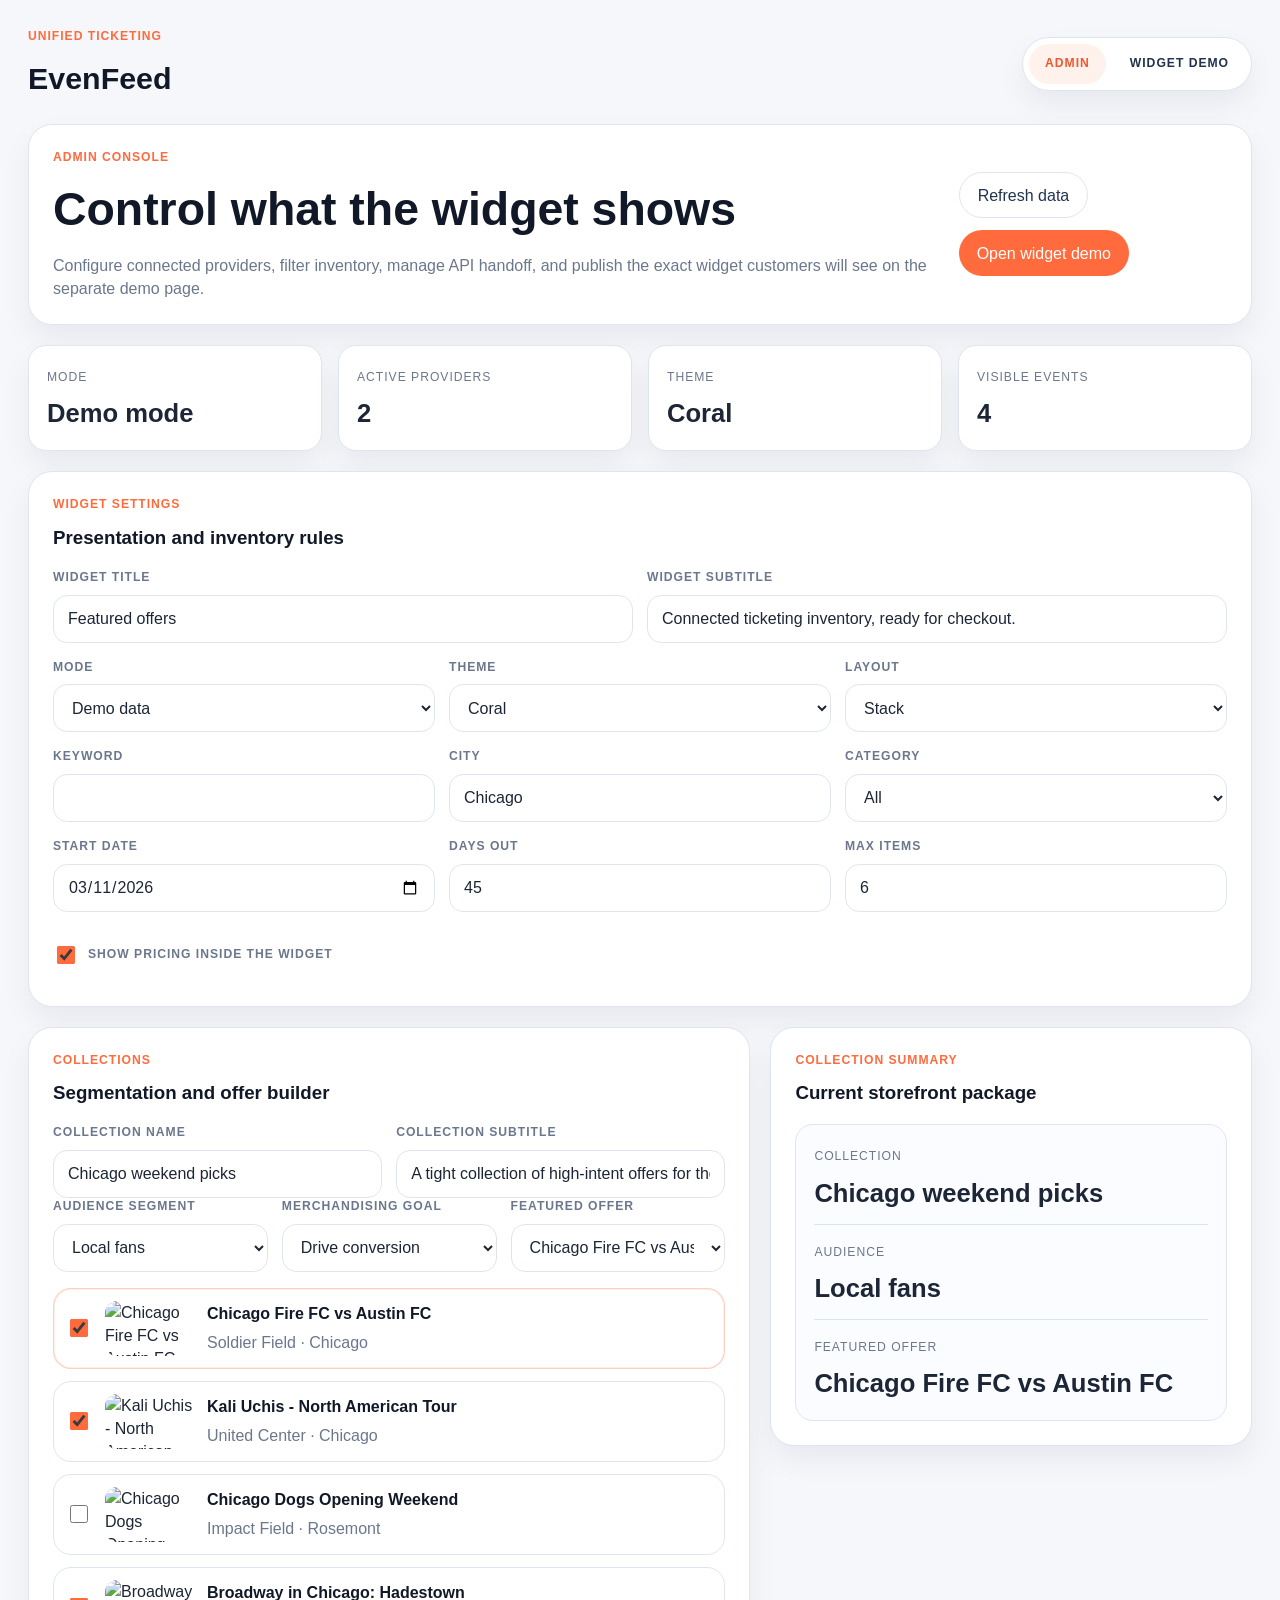
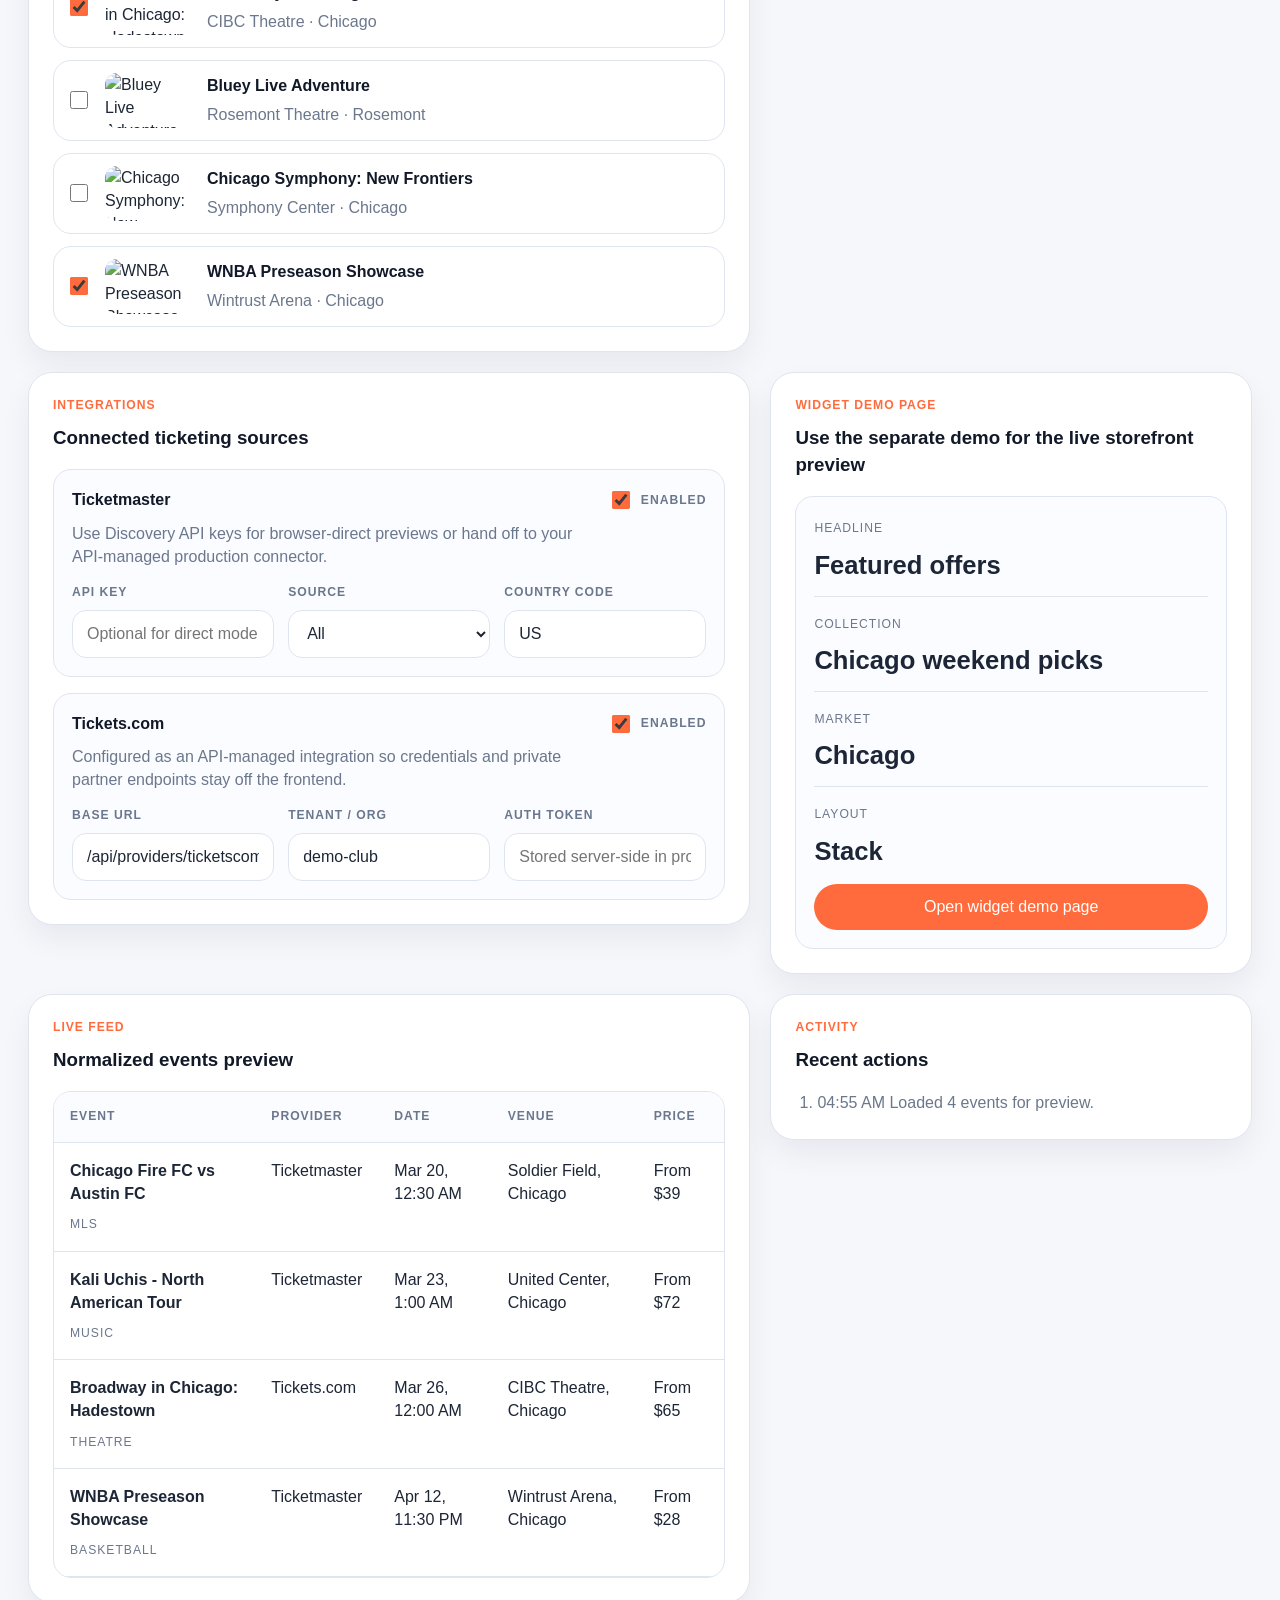
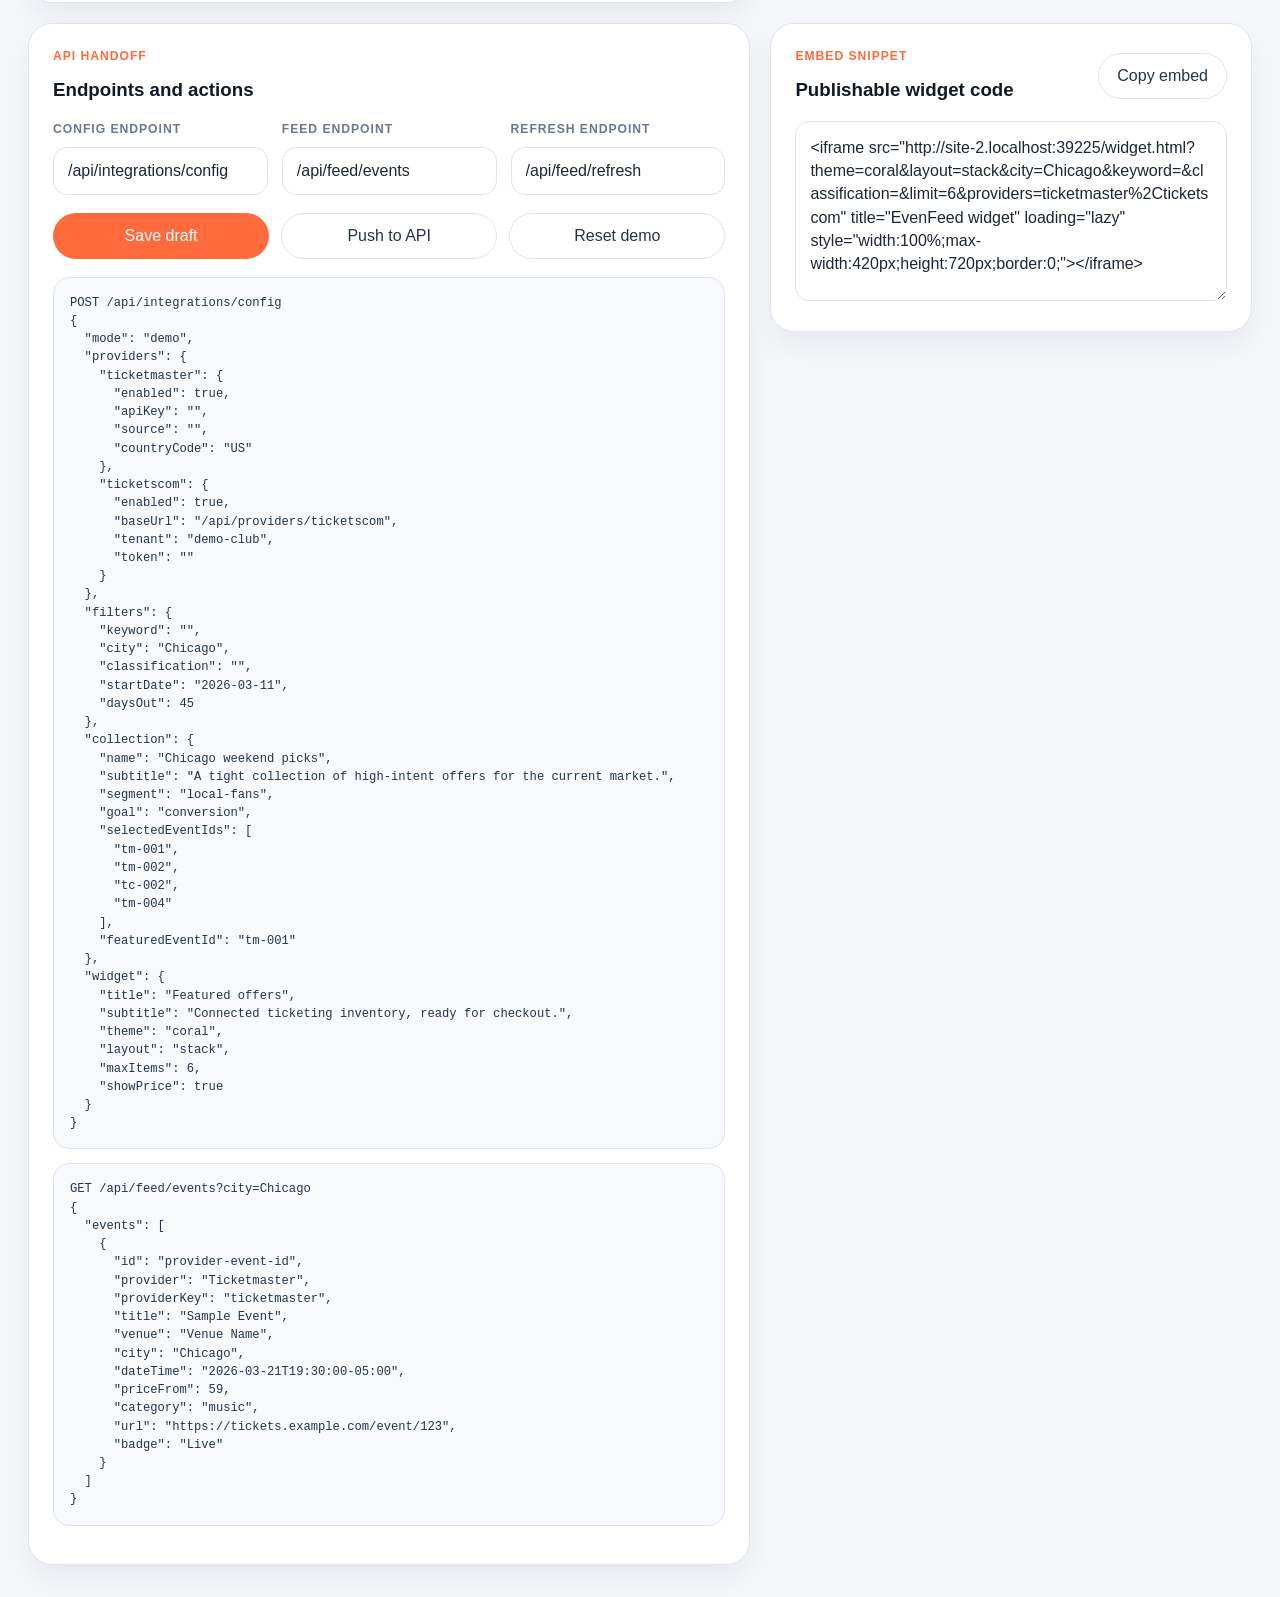
==== commit 95937b9e: "Add offer flow and collection builder" ====
--- a/index.html
+++ b/index.html
@@ -146,6 +146,80 @@
       </section>
 
       <section class="split-panels">
+        <article class="panel">
+          <div class="panel-head">
+            <div>
+              <p class="eyebrow">Collections</p>
+              <h3>Segmentation and offer builder</h3>
+            </div>
+          </div>
+
+          <div class="field-grid field-grid-wide">
+            <label class="field">
+              <span>Collection name</span>
+              <input data-path="collection.name" type="text" value="">
+            </label>
+            <label class="field">
+              <span>Collection subtitle</span>
+              <input data-path="collection.subtitle" type="text" value="">
+            </label>
+          </div>
+
+          <div class="field-grid">
+            <label class="field">
+              <span>Audience segment</span>
+              <select data-path="collection.segment">
+                <option value="local-fans">Local fans</option>
+                <option value="premium-buyers">Premium buyers</option>
+                <option value="family-outings">Family outings</option>
+                <option value="music-lovers">Music lovers</option>
+                <option value="last-minute">Last minute buyers</option>
+              </select>
+            </label>
+            <label class="field">
+              <span>Merchandising goal</span>
+              <select data-path="collection.goal">
+                <option value="conversion">Drive conversion</option>
+                <option value="discovery">Drive discovery</option>
+                <option value="upsell">Upsell premium inventory</option>
+                <option value="retention">Promote repeat attendance</option>
+              </select>
+            </label>
+            <label class="field">
+              <span>Featured offer</span>
+              <select data-path="collection.featuredEventId" id="featured-offer-select"></select>
+            </label>
+          </div>
+
+          <div class="offer-selector" id="offer-selector"></div>
+        </article>
+
+        <article class="panel">
+          <div class="panel-head">
+            <div>
+              <p class="eyebrow">Collection summary</p>
+              <h3>Current storefront package</h3>
+            </div>
+          </div>
+
+          <div class="demo-callout">
+            <div class="demo-callout-copy">
+              <span class="status-label">Collection</span>
+              <strong id="summary-collection">Weekend picks</strong>
+            </div>
+            <div class="demo-callout-copy">
+              <span class="status-label">Audience</span>
+              <strong id="summary-segment">Local fans</strong>
+            </div>
+            <div class="demo-callout-copy">
+              <span class="status-label">Featured offer</span>
+              <strong id="summary-featured">Chicago Fire FC vs Austin FC</strong>
+            </div>
+          </div>
+        </article>
+      </section>
+
+      <section class="split-panels">
         <article class="panel" id="integrations">
           <div class="panel-head">
             <div>
@@ -231,6 +305,10 @@
             <div class="demo-callout-copy">
               <span class="status-label">Headline</span>
               <strong id="summary-title">Featured offers</strong>
+            </div>
+            <div class="demo-callout-copy">
+              <span class="status-label">Collection</span>
+              <strong id="summary-demo-collection">Weekend picks</strong>
             </div>
             <div class="demo-callout-copy">
               <span class="status-label">Market</span>
--- a/styles.css
+++ b/styles.css
@@ -70,6 +70,7 @@
 .chip,
 .provider-pill,
 .date-pill,
+.category-pill,
 .page-link {
   font-size: 0.76rem;
   letter-spacing: 0.08em;
@@ -313,6 +314,54 @@
   accent-color: var(--accent);
 }
 
+.offer-selector {
+  display: grid;
+  gap: 12px;
+  margin-top: 16px;
+}
+
+.offer-option {
+  display: grid;
+  grid-template-columns: auto 88px minmax(0, 1fr);
+  gap: 14px;
+  align-items: center;
+  padding: 12px;
+  border: 1px solid var(--border);
+  border-radius: var(--radius-lg);
+  background: #ffffff;
+}
+
+.offer-option.is-featured {
+  border-color: rgba(255, 107, 61, 0.32);
+  box-shadow: inset 0 0 0 1px rgba(255, 107, 61, 0.12);
+}
+
+.offer-option input {
+  width: 18px;
+  height: 18px;
+  accent-color: var(--accent);
+}
+
+.offer-option-image {
+  width: 88px;
+  aspect-ratio: 16 / 10;
+  object-fit: cover;
+  border-radius: 12px;
+}
+
+.offer-option-copy {
+  display: grid;
+  gap: 5px;
+}
+
+.offer-option-copy strong {
+  color: var(--heading);
+}
+
+.offer-option-copy span {
+  color: var(--muted);
+}
+
 .split-panels {
   display: grid;
   gap: 20px;
@@ -430,6 +479,40 @@
   min-height: 100vh;
   padding: 32px 20px;
   background: linear-gradient(180deg, #f8f9fb 0%, #eef2f7 100%);
+}
+
+.widget-demo-page {
+  max-width: 1480px;
+  margin: 0 auto;
+  padding: 28px;
+  display: grid;
+  gap: 20px;
+}
+
+.widget-demo-header {
+  display: flex;
+  align-items: center;
+  justify-content: space-between;
+  gap: 18px;
+}
+
+.widget-demo-header h1,
+.offer-header h1 {
+  margin: 0;
+  color: var(--heading);
+  font-size: clamp(2rem, 4vw, 2.9rem);
+}
+
+.widget-showcase {
+  display: grid;
+  gap: 20px;
+  grid-template-columns: repeat(3, minmax(0, 1fr));
+  align-items: start;
+}
+
+.widget-demo-card {
+  display: grid;
+  gap: 14px;
 }
 
 .widget-shell {
@@ -487,7 +570,8 @@
 
 .chip,
 .provider-pill,
-.date-pill {
+.date-pill,
+.category-pill {
   min-height: 32px;
   border-radius: 999px;
   padding: 0 12px;
@@ -520,34 +604,35 @@
 
 .event-card {
   display: grid;
-  grid-template-columns: 88px minmax(0, 1fr);
-  gap: 14px;
+  gap: 0;
   border: 1px solid var(--border);
   border-radius: var(--radius-lg);
-  padding: 14px;
+  overflow: hidden;
   background: #ffffff;
 }
 
 .widget-shell[data-layout="compact"] .event-card {
-  grid-template-columns: 1fr;
-}
-
-.event-art {
-  min-height: 92px;
-  border-radius: 14px;
-  padding: 12px;
-  display: flex;
-  align-items: flex-end;
-  color: #ffffff;
-  font-size: 0.78rem;
-  font-weight: 700;
-  letter-spacing: 0.08em;
-  text-transform: uppercase;
+  grid-template-columns: minmax(128px, 148px) minmax(0, 1fr);
+  align-items: stretch;
+}
+
+.event-image-link {
+  display: block;
+  overflow: hidden;
+}
+
+.event-image {
+  display: block;
+  width: 100%;
+  aspect-ratio: 16 / 10;
+  object-fit: cover;
+  background: #eef2f7;
 }
 
 .event-body {
   display: grid;
   gap: 10px;
+  padding: 16px;
 }
 
 .event-meta {
@@ -564,6 +649,11 @@
 .date-pill {
   background: #eef3f8;
   color: var(--navy);
+}
+
+.category-pill {
+  background: var(--accent-soft);
+  color: var(--accent-deep);
 }
 
 .event-foot {
@@ -587,16 +677,248 @@
   align-items: center;
 }
 
+.event-link-label {
+  color: var(--accent-deep);
+  font-weight: 700;
+}
+
+.widget-shell[data-layout="compact"] .event-image-link {
+  height: 100%;
+}
+
+.widget-shell[data-layout="compact"] .event-image {
+  height: 100%;
+  aspect-ratio: auto;
+}
+
+.checkout-page {
+  min-height: 100vh;
+  padding: 32px 20px;
+  background: linear-gradient(180deg, #f8f9fb 0%, #eef2f7 100%);
+}
+
+.checkout-shell {
+  max-width: 1180px;
+  margin: 0 auto;
+  display: grid;
+  gap: 20px;
+}
+
+.checkout-header {
+  display: grid;
+  gap: 14px;
+}
+
+.checkout-header h1,
+.checkout-summary-copy h2 {
+  margin: 0;
+  color: var(--heading);
+}
+
+.checkout-copy {
+  margin: 10px 0 0;
+  color: var(--muted);
+}
+
+.checkout-grid {
+  display: grid;
+  gap: 20px;
+  grid-template-columns: minmax(320px, 0.9fr) minmax(0, 1.1fr);
+  align-items: start;
+}
+
+.checkout-panel {
+  height: 100%;
+}
+
+.checkout-summary {
+  display: grid;
+  gap: 18px;
+}
+
+.checkout-art {
+  border-radius: var(--radius-lg);
+  overflow: hidden;
+  border: 1px solid var(--border);
+  background: #eef2f7;
+}
+
+.checkout-image {
+  display: block;
+  width: 100%;
+  aspect-ratio: 16 / 10;
+  object-fit: cover;
+}
+
+.checkout-summary-copy {
+  display: grid;
+  gap: 10px;
+}
+
+.checkout-summary-copy p {
+  margin: 0;
+  color: var(--muted);
+}
+
+.checkout-stats {
+  display: grid;
+  gap: 12px;
+  grid-template-columns: repeat(2, minmax(0, 1fr));
+}
+
+.checkout-stats strong,
+.checkout-total strong {
+  display: block;
+  margin-top: 8px;
+  font-size: 1.35rem;
+  color: var(--heading);
+}
+
+.checkout-total {
+  border: 1px solid var(--border);
+  border-radius: var(--radius-lg);
+  background: var(--panel-soft);
+  padding: 16px;
+}
+
+.checkout-result {
+  margin-top: 18px;
+  border-radius: var(--radius-lg);
+  border: 1px solid #c9ead9;
+  background: #effaf4;
+  padding: 18px;
+}
+
+.checkout-result p,
+.checkout-result h3 {
+  margin: 0;
+}
+
+.checkout-result h3 {
+  margin-top: 6px;
+}
+
+.checkout-result-copy {
+  margin-top: 8px;
+  color: #3e5d4e;
+}
+
+.offer-page {
+  min-height: 100vh;
+  padding: 32px 20px;
+  background: linear-gradient(180deg, #f8f9fb 0%, #eef2f7 100%);
+}
+
+.offer-shell {
+  max-width: 1280px;
+  margin: 0 auto;
+  display: grid;
+  gap: 20px;
+}
+
+.offer-header {
+  display: grid;
+  gap: 14px;
+}
+
+.offer-copy,
+.offer-description {
+  margin: 0;
+  color: var(--muted);
+}
+
+.offer-grid {
+  display: grid;
+  gap: 20px;
+  grid-template-columns: minmax(0, 1.15fr) minmax(320px, 0.85fr);
+  align-items: start;
+}
+
+.offer-hero-panel {
+  display: grid;
+  gap: 20px;
+}
+
+.offer-art {
+  overflow: hidden;
+  border-radius: var(--radius-lg);
+  border: 1px solid var(--border);
+  background: #eef2f7;
+}
+
+.offer-image {
+  display: block;
+  width: 100%;
+  aspect-ratio: 16 / 9;
+  object-fit: cover;
+}
+
+.offer-detail-stack {
+  display: grid;
+  gap: 16px;
+}
+
+.offer-meta-row {
+  display: flex;
+  flex-wrap: wrap;
+  gap: 8px;
+}
+
+.offer-location-block h2 {
+  margin: 0;
+  color: var(--heading);
+  font-size: 1.9rem;
+}
+
+.offer-location-block p {
+  margin: 8px 0 0;
+  color: var(--muted);
+}
+
+.offer-summary-card {
+  display: grid;
+  gap: 14px;
+  grid-template-columns: repeat(3, minmax(0, 1fr));
+  border: 1px solid var(--border);
+  border-radius: var(--radius-lg);
+  background: var(--panel-soft);
+  padding: 18px;
+}
+
+.offer-summary-card strong,
+.offer-highlight strong {
+  display: block;
+  margin-top: 8px;
+  color: var(--heading);
+}
+
+.offer-sidebar,
+.offer-highlights {
+  display: grid;
+  gap: 20px;
+}
+
+.offer-highlight {
+  border: 1px solid var(--border);
+  border-radius: var(--radius-lg);
+  background: var(--panel-soft);
+  padding: 16px;
+}
+
 @media (max-width: 1080px) {
   .topbar,
   .admin-shell,
-  .widget-page {
+  .widget-page,
+  .checkout-page,
+  .offer-page,
+  .widget-demo-page {
     padding-left: 18px;
     padding-right: 18px;
   }
 
   .hero-card,
   .topbar,
+  .widget-demo-header,
   .provider-head,
   .panel-head,
   .hero-actions,
@@ -610,12 +932,24 @@
   .split-panels {
     grid-template-columns: 1fr;
   }
+
+  .widget-showcase,
+  .offer-grid {
+    grid-template-columns: 1fr;
+  }
+
+  .checkout-grid {
+    grid-template-columns: 1fr;
+  }
 }
 
 @media (max-width: 640px) {
   .topbar,
   .admin-shell,
-  .widget-page {
+  .widget-page,
+  .checkout-page,
+  .offer-page,
+  .widget-demo-page {
     padding-left: 14px;
     padding-right: 14px;
   }
@@ -653,4 +987,17 @@
   .event-card {
     grid-template-columns: 1fr;
   }
-}
+
+  .offer-option,
+  .offer-summary-card {
+    grid-template-columns: 1fr;
+  }
+
+  .event-image {
+    aspect-ratio: 16 / 10;
+  }
+
+  .checkout-stats {
+    grid-template-columns: 1fr;
+  }
+}
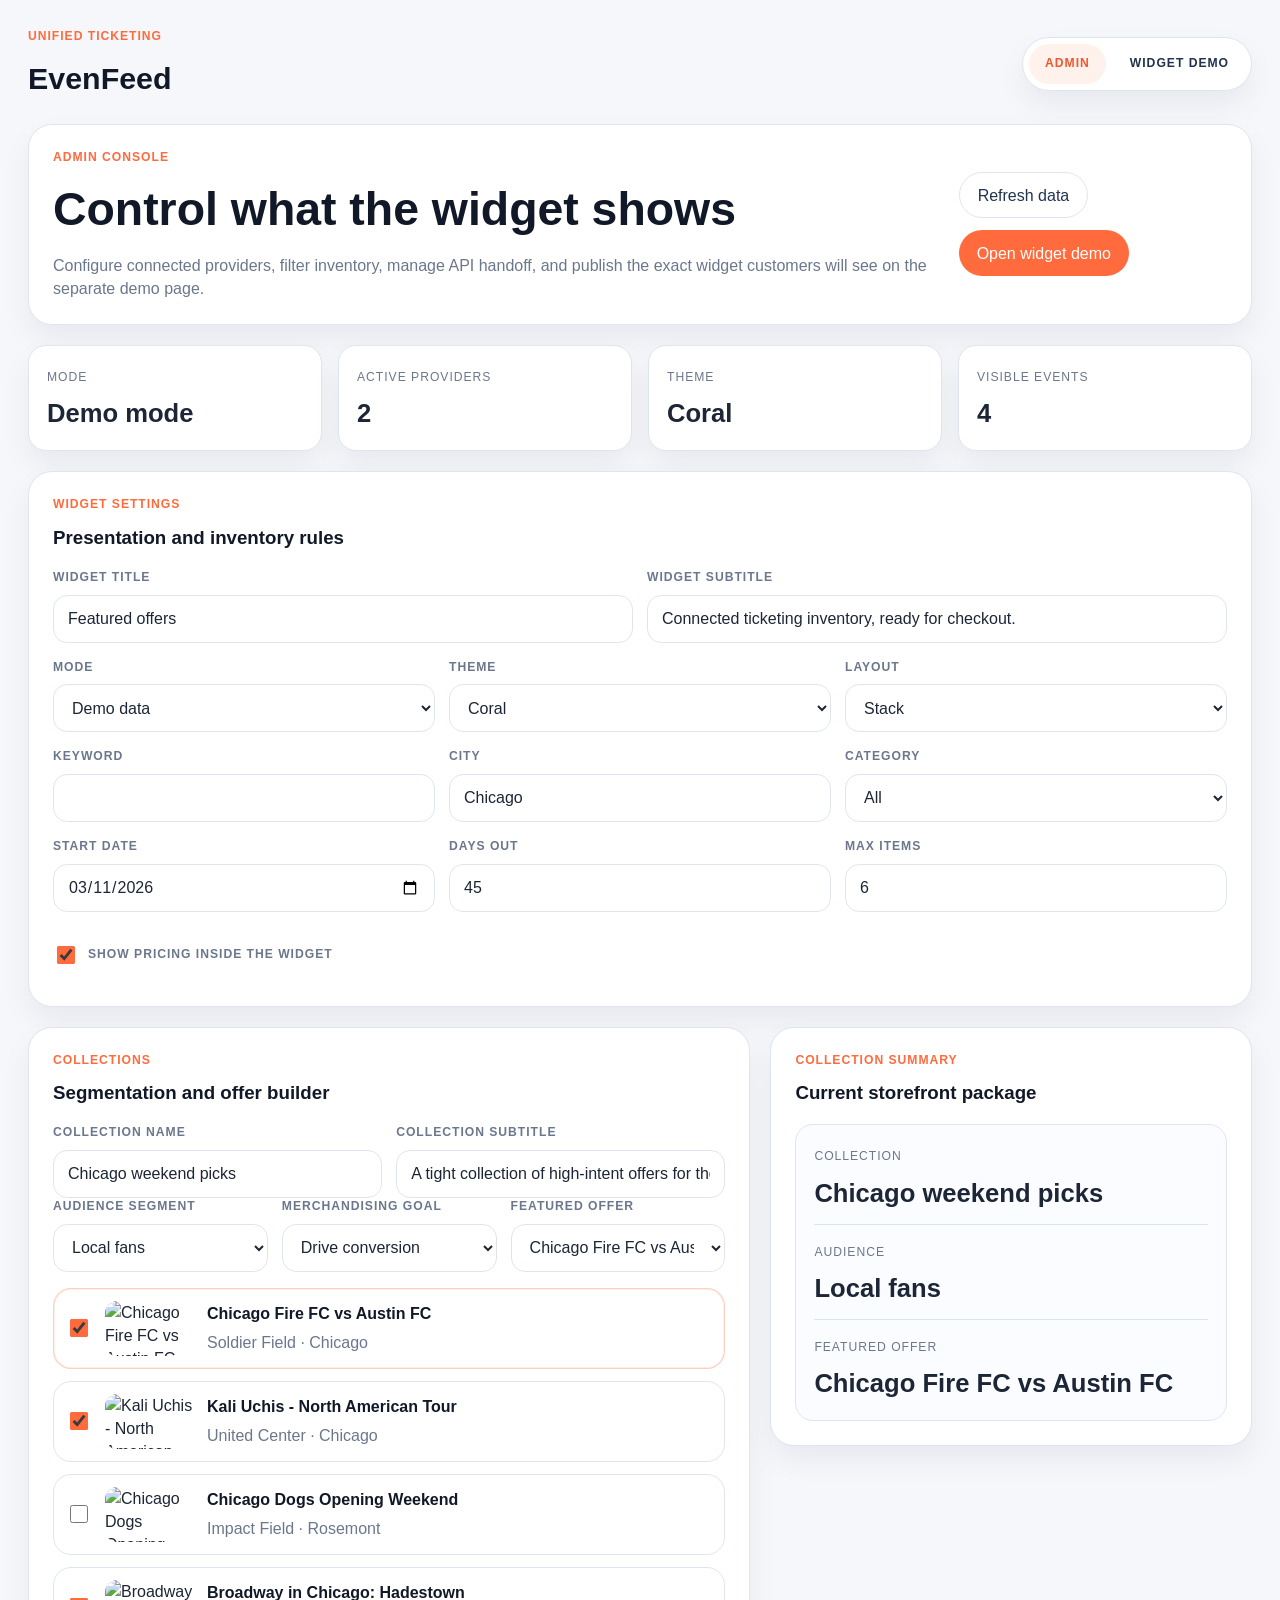
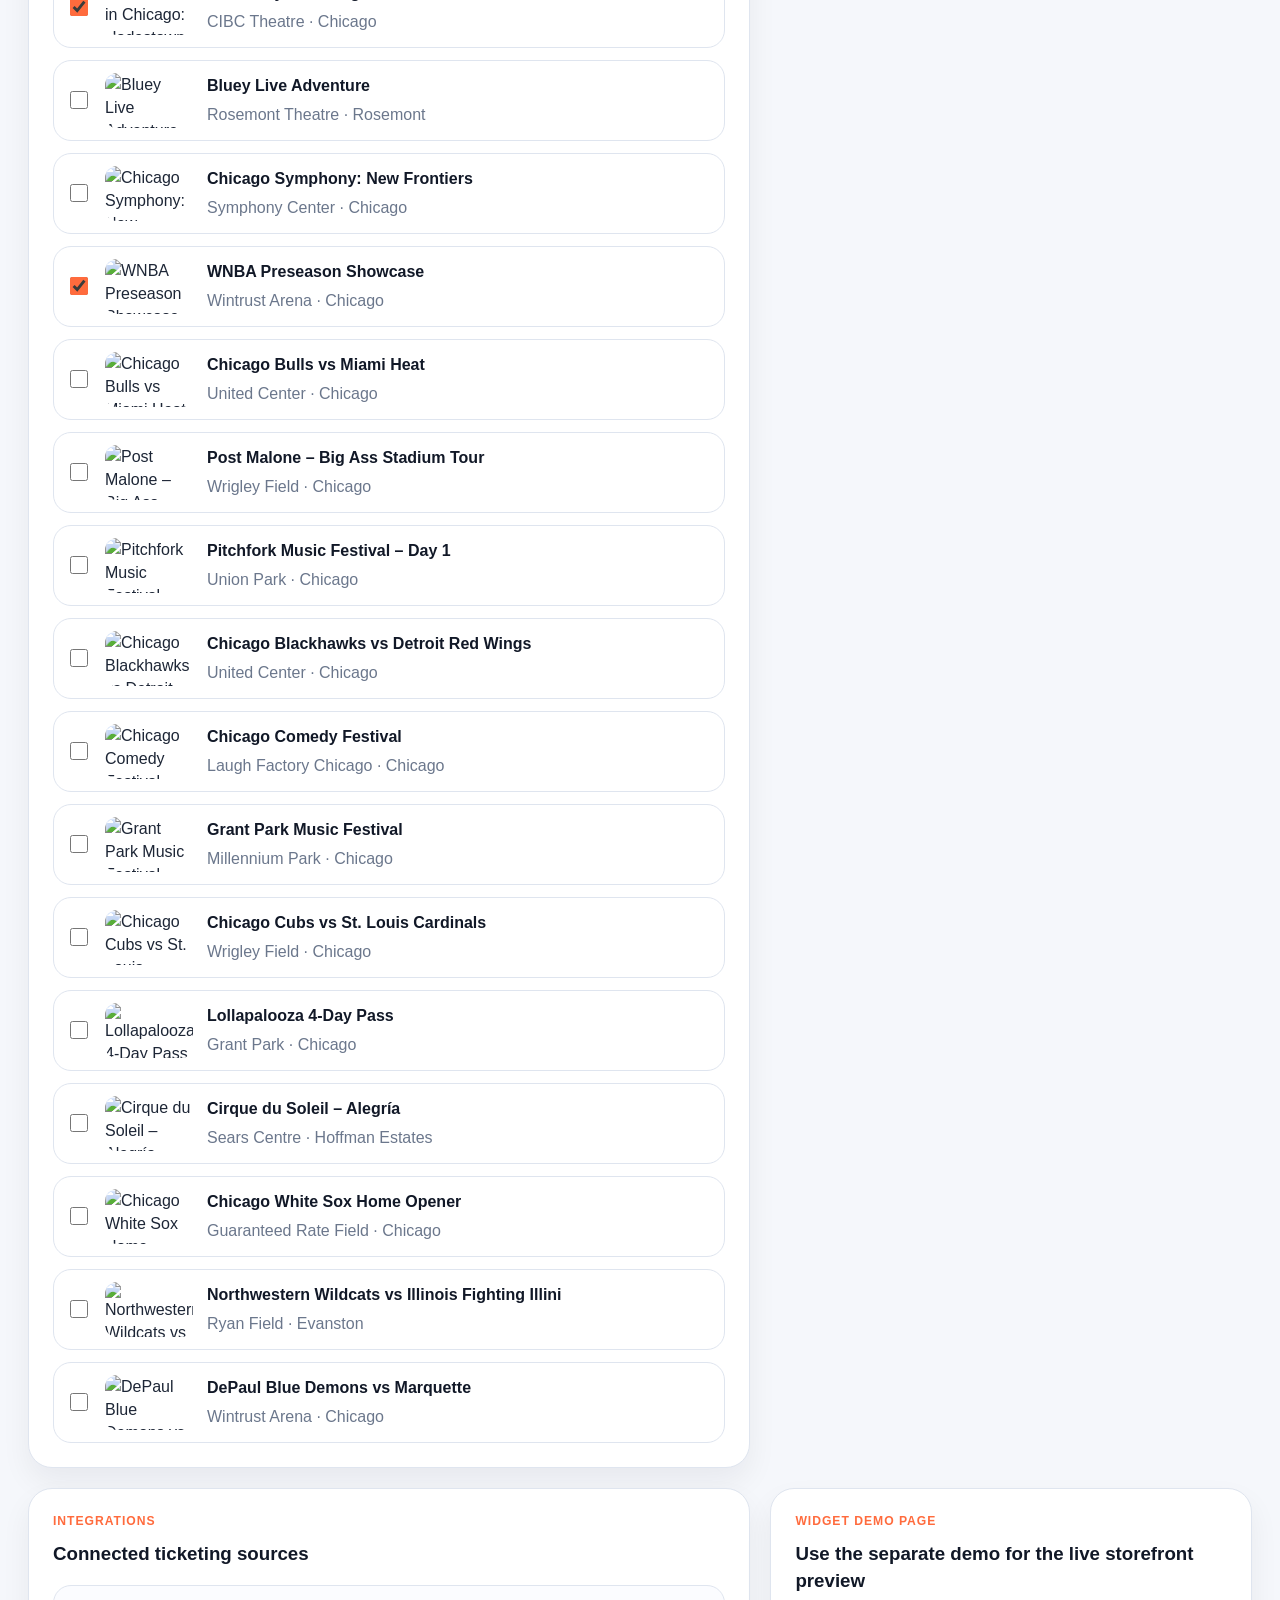
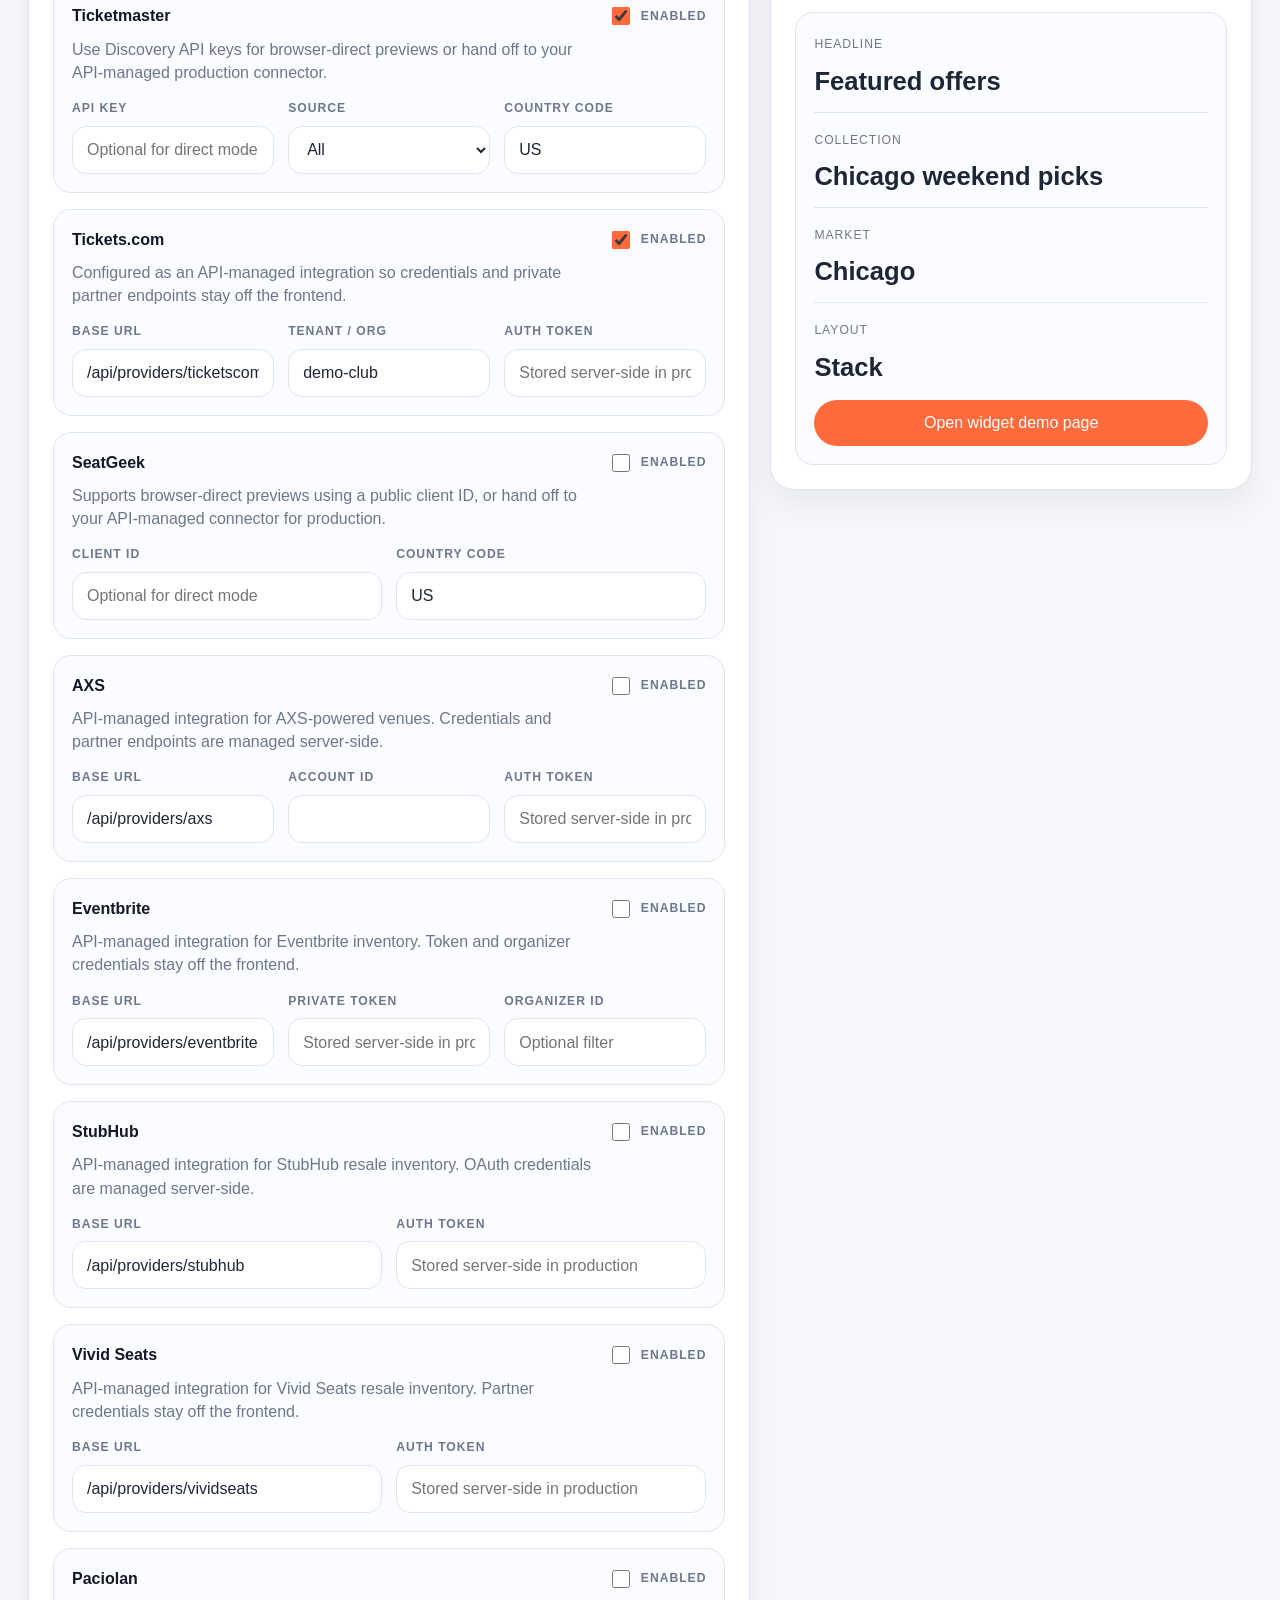
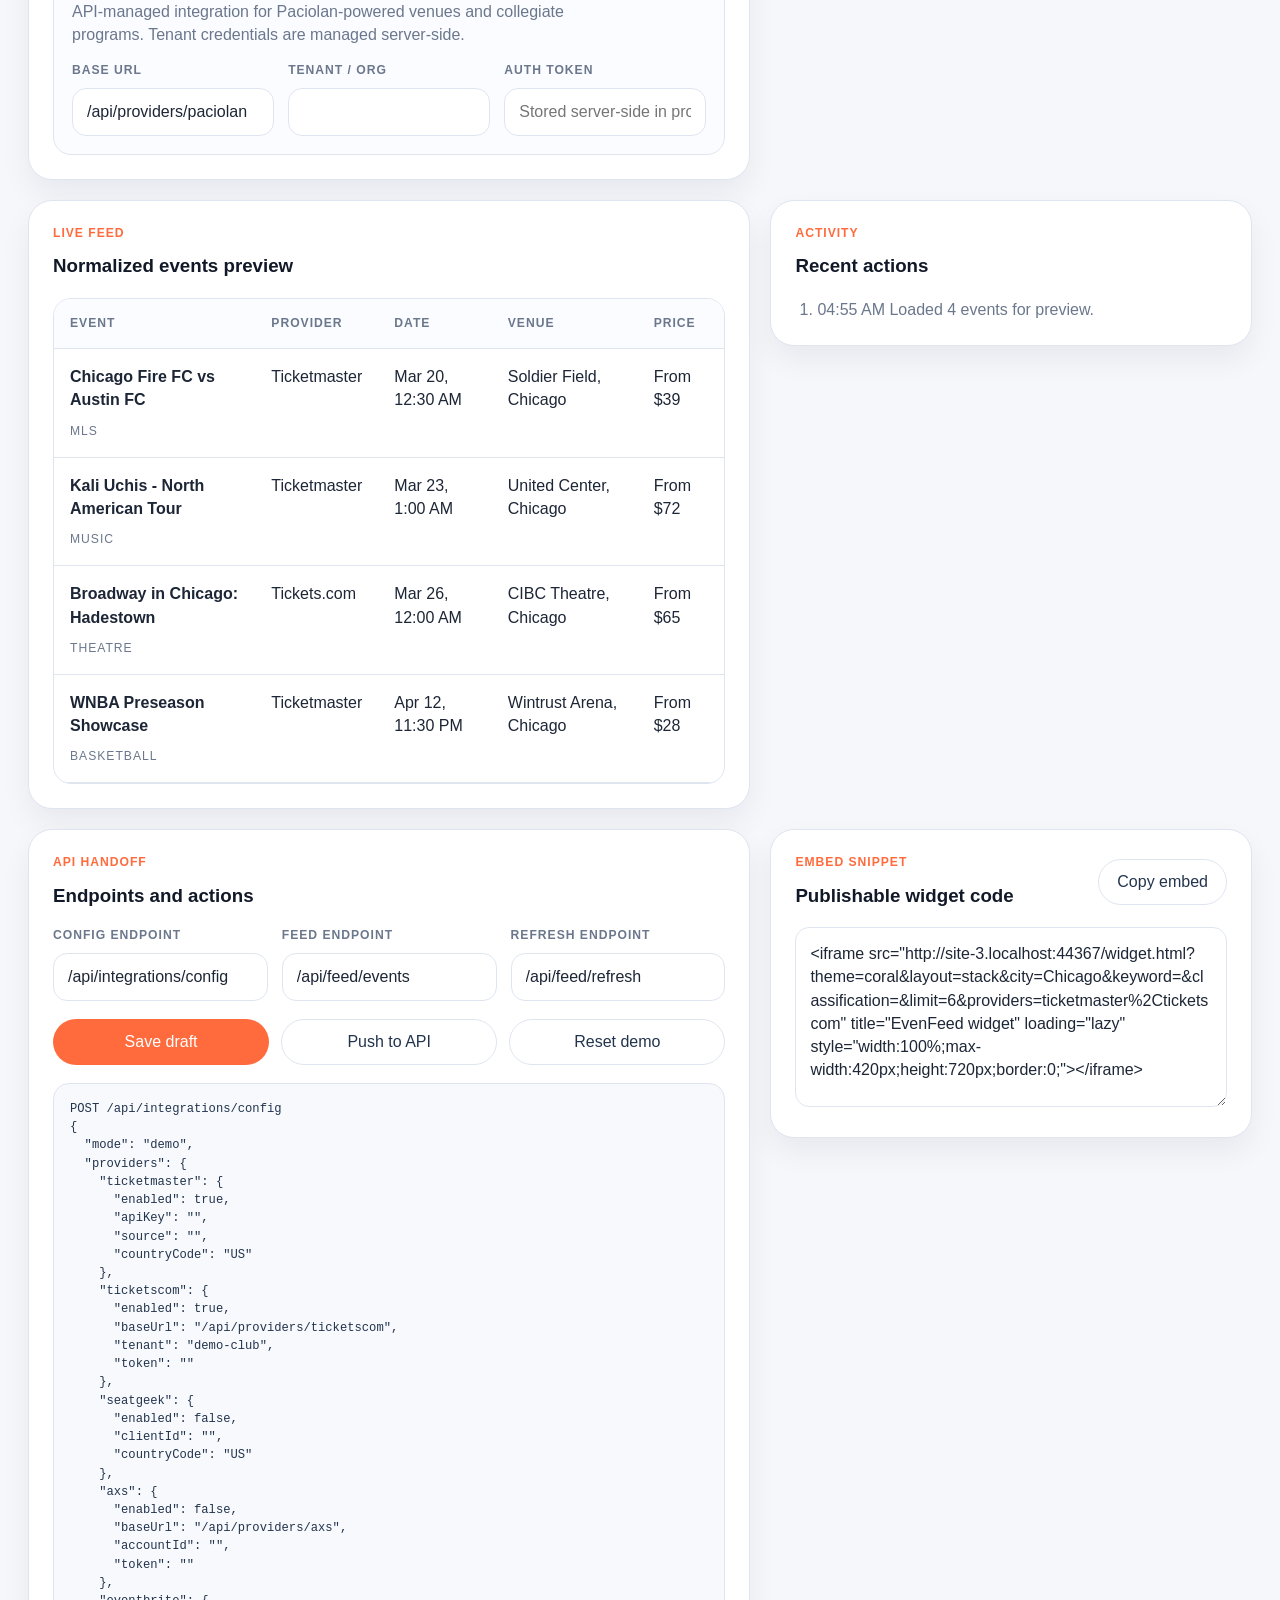
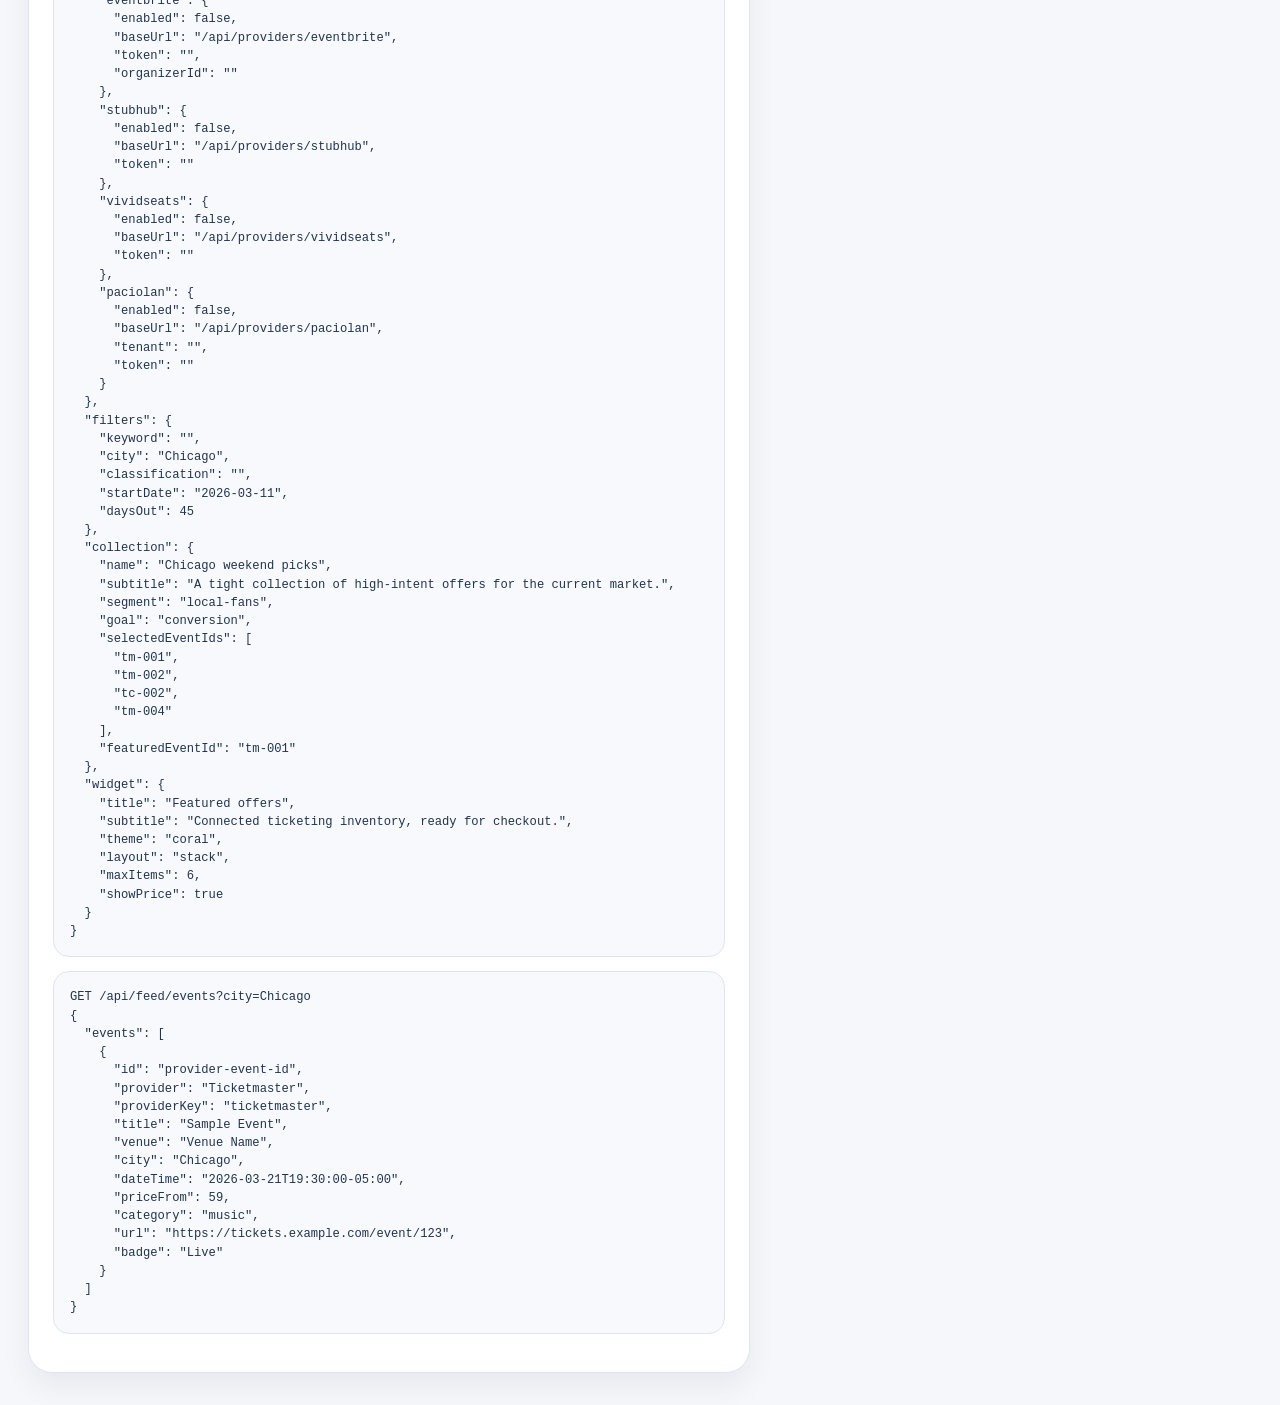
==== commit 82ddeb88: "Add SeatGeek, AXS, Eventbrite, StubHub, Vivid Seats, and Paciolan integrations Adds six new ticketin" ====
--- a/index.html
+++ b/index.html
@@ -290,6 +290,162 @@
                 </label>
               </div>
             </article>
+
+            <article class="provider-card">
+              <div class="provider-head">
+                <div>
+                  <h4>SeatGeek</h4>
+                  <p>Supports browser-direct previews using a public client ID, or hand off to your API-managed connector for production.</p>
+                </div>
+                <label class="toggle">
+                  <input data-path="providers.seatgeek.enabled" type="checkbox">
+                  <span>Enabled</span>
+                </label>
+              </div>
+
+              <div class="field-grid">
+                <label class="field">
+                  <span>Client ID</span>
+                  <input data-path="providers.seatgeek.clientId" type="text" placeholder="Optional for direct mode">
+                </label>
+                <label class="field">
+                  <span>Country code</span>
+                  <input data-path="providers.seatgeek.countryCode" type="text" maxlength="2">
+                </label>
+              </div>
+            </article>
+
+            <article class="provider-card">
+              <div class="provider-head">
+                <div>
+                  <h4>AXS</h4>
+                  <p>API-managed integration for AXS-powered venues. Credentials and partner endpoints are managed server-side.</p>
+                </div>
+                <label class="toggle">
+                  <input data-path="providers.axs.enabled" type="checkbox">
+                  <span>Enabled</span>
+                </label>
+              </div>
+
+              <div class="field-grid">
+                <label class="field">
+                  <span>Base URL</span>
+                  <input data-path="providers.axs.baseUrl" type="text">
+                </label>
+                <label class="field">
+                  <span>Account ID</span>
+                  <input data-path="providers.axs.accountId" type="text">
+                </label>
+                <label class="field">
+                  <span>Auth token</span>
+                  <input data-path="providers.axs.token" type="text" placeholder="Stored server-side in production">
+                </label>
+              </div>
+            </article>
+
+            <article class="provider-card">
+              <div class="provider-head">
+                <div>
+                  <h4>Eventbrite</h4>
+                  <p>API-managed integration for Eventbrite inventory. Token and organizer credentials stay off the frontend.</p>
+                </div>
+                <label class="toggle">
+                  <input data-path="providers.eventbrite.enabled" type="checkbox">
+                  <span>Enabled</span>
+                </label>
+              </div>
+
+              <div class="field-grid">
+                <label class="field">
+                  <span>Base URL</span>
+                  <input data-path="providers.eventbrite.baseUrl" type="text">
+                </label>
+                <label class="field">
+                  <span>Private token</span>
+                  <input data-path="providers.eventbrite.token" type="text" placeholder="Stored server-side in production">
+                </label>
+                <label class="field">
+                  <span>Organizer ID</span>
+                  <input data-path="providers.eventbrite.organizerId" type="text" placeholder="Optional filter">
+                </label>
+              </div>
+            </article>
+
+            <article class="provider-card">
+              <div class="provider-head">
+                <div>
+                  <h4>StubHub</h4>
+                  <p>API-managed integration for StubHub resale inventory. OAuth credentials are managed server-side.</p>
+                </div>
+                <label class="toggle">
+                  <input data-path="providers.stubhub.enabled" type="checkbox">
+                  <span>Enabled</span>
+                </label>
+              </div>
+
+              <div class="field-grid">
+                <label class="field">
+                  <span>Base URL</span>
+                  <input data-path="providers.stubhub.baseUrl" type="text">
+                </label>
+                <label class="field">
+                  <span>Auth token</span>
+                  <input data-path="providers.stubhub.token" type="text" placeholder="Stored server-side in production">
+                </label>
+              </div>
+            </article>
+
+            <article class="provider-card">
+              <div class="provider-head">
+                <div>
+                  <h4>Vivid Seats</h4>
+                  <p>API-managed integration for Vivid Seats resale inventory. Partner credentials stay off the frontend.</p>
+                </div>
+                <label class="toggle">
+                  <input data-path="providers.vividseats.enabled" type="checkbox">
+                  <span>Enabled</span>
+                </label>
+              </div>
+
+              <div class="field-grid">
+                <label class="field">
+                  <span>Base URL</span>
+                  <input data-path="providers.vividseats.baseUrl" type="text">
+                </label>
+                <label class="field">
+                  <span>Auth token</span>
+                  <input data-path="providers.vividseats.token" type="text" placeholder="Stored server-side in production">
+                </label>
+              </div>
+            </article>
+
+            <article class="provider-card">
+              <div class="provider-head">
+                <div>
+                  <h4>Paciolan</h4>
+                  <p>API-managed integration for Paciolan-powered venues and collegiate programs. Tenant credentials are managed server-side.</p>
+                </div>
+                <label class="toggle">
+                  <input data-path="providers.paciolan.enabled" type="checkbox">
+                  <span>Enabled</span>
+                </label>
+              </div>
+
+              <div class="field-grid">
+                <label class="field">
+                  <span>Base URL</span>
+                  <input data-path="providers.paciolan.baseUrl" type="text">
+                </label>
+                <label class="field">
+                  <span>Tenant / org</span>
+                  <input data-path="providers.paciolan.tenant" type="text">
+                </label>
+                <label class="field">
+                  <span>Auth token</span>
+                  <input data-path="providers.paciolan.token" type="text" placeholder="Stored server-side in production">
+                </label>
+              </div>
+            </article>
           </div>
         </article>
 
